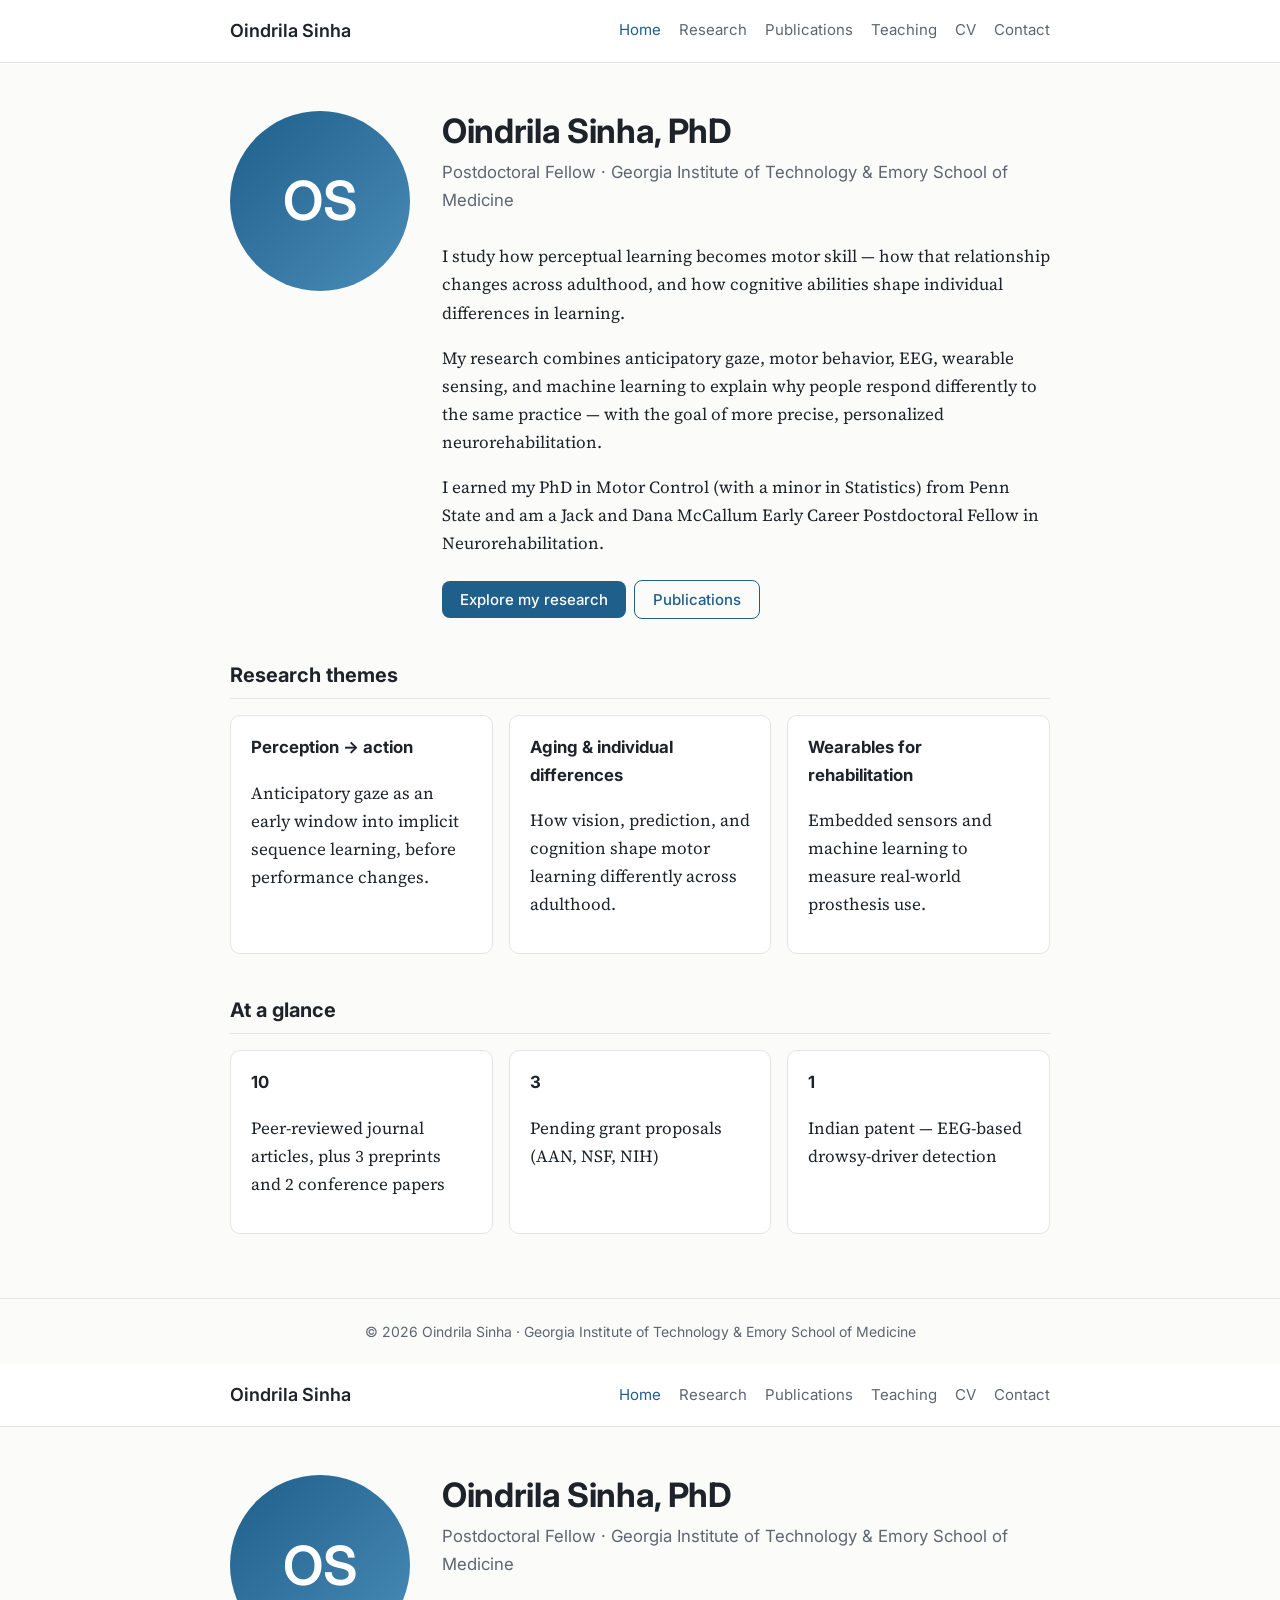
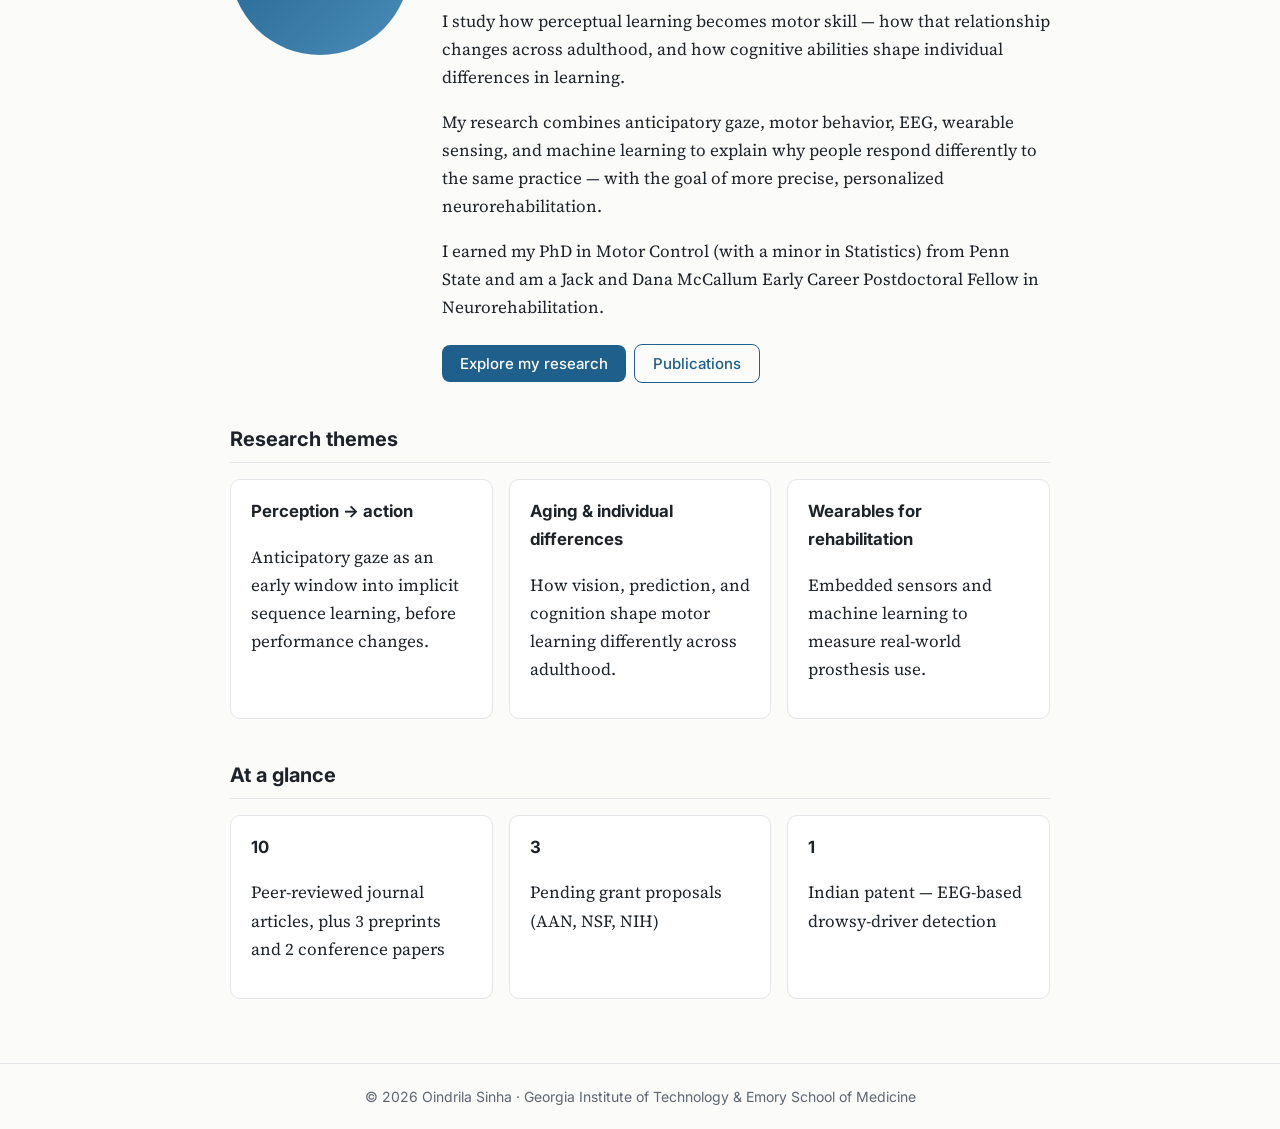
==== index.html @ 67e6fd72 "Create index.html" ====
<!doctype html><html lang="en"><head><meta charset="utf-8"><meta name="viewport" content="width=device-width,initial-scale=1">
<title>Home · Oindrila Sinha, PhD</title>
<meta name="description" content="Oindrila Sinha, PhD — postdoctoral fellow at Georgia Tech and Emory studying how perceptual learning becomes motor skill.">
<link rel="preconnect" href="https://fonts.googleapis.com"><link href="https://fonts.googleapis.com/css2?family=Inter:wght@400;500;600&family=Source+Serif+4:wght@400;600&display=swap" rel="stylesheet">
<link rel="stylesheet" href="style.css"></head><body>
<header><div class="wrap"><nav><a class="brand" href="index.html">Oindrila Sinha</a><ul><li><a href="index.html" class="active">Home</a></li><li><a href="research.html">Research</a></li><li><a href="publications.html">Publications</a></li><li><a href="teaching.html">Teaching</a></li><li><a href="cv.html">CV</a></li><li><a href="contact.html">Contact</a></li></ul></nav></div></header>
<main><div class="wrap"><section class="hero"><div class="avatar">OS</div><div>
<h1>Oindrila Sinha, PhD</h1>
<p class="sub">Postdoctoral Fellow · Georgia Institute of Technology &amp; Emory School of Medicine</p>
<p>I study how perceptual learning becomes motor skill — how that relationship changes across adulthood, and how cognitive abilities shape individual differences in learning.</p>
<p>My research combines anticipatory gaze, motor behavior, EEG, wearable sensing, and machine learning to explain why people respond differently to the same practice — with the goal of more precise, personalized neurorehabilitation.</p>
<p>I earned my PhD in Motor Control (with a minor in Statistics) from Penn State and am a Jack and Dana McCallum Early Career Postdoctoral Fellow in Neurorehabilitation.</p>
<a class="btn" href="research.html">Explore my research</a><a class="btn ghost" href="publications.html">Publications</a>
</div></section>
<h2>Research themes</h2>
<div class="cards">
<div class="card"><h3>Perception → action</h3><p>Anticipatory gaze as an early window into implicit sequence learning, before performance changes.</p></div>
<div class="card"><h3>Aging &amp; individual differences</h3><p>How vision, prediction, and cognition shape motor learning differently across adulthood.</p></div>
<div class="card"><h3>Wearables for rehabilitation</h3><p>Embedded sensors and machine learning to measure real-world prosthesis use.</p></div>
</div>
<h2>At a glance</h2>
<div class="cards">
<div class="card"><h3>10</h3><p>Peer-reviewed journal articles, plus 3 preprints and 2 conference papers</p></div>
<div class="card"><h3>3</h3><p>Pending grant proposals (AAN, NSF, NIH)</p></div>
<div class="card"><h3>1</h3><p>Indian patent — EEG-based drowsy-driver detection</p></div>
</div></div></main>
<footer><div class="wrap">© 2026 Oindrila Sinha · Georgia Institute of Technology &amp; Emory School of Medicine</div></footer>
</body></html>
<!doctype html><html lang="en"><head><meta charset="utf-8"><meta name="viewport" content="width=device-width,initial-scale=1">
<title>Home · Oindrila Sinha, PhD</title>
<meta name="description" content="Oindrila Sinha, PhD — postdoctoral fellow at Georgia Tech and Emory studying how perceptual learning becomes motor skill.">
<link rel="preconnect" href="https://fonts.googleapis.com"><link href="https://fonts.googleapis.com/css2?family=Inter:wght@400;500;600&family=Source+Serif+4:wght@400;600&display=swap" rel="stylesheet">
<link rel="stylesheet" href="style.css"></head><body>
<header><div class="wrap"><nav><a class="brand" href="index.html">Oindrila Sinha</a><ul><li><a href="index.html" class="active">Home</a></li><li><a href="research.html">Research</a></li><li><a href="publications.html">Publications</a></li><li><a href="teaching.html">Teaching</a></li><li><a href="cv.html">CV</a></li><li><a href="contact.html">Contact</a></li></ul></nav></div></header>
<main><div class="wrap"><section class="hero"><div class="avatar">OS</div><div>
<h1>Oindrila Sinha, PhD</h1>
<p class="sub">Postdoctoral Fellow · Georgia Institute of Technology &amp; Emory School of Medicine</p>
<p>I study how perceptual learning becomes motor skill — how that relationship changes across adulthood, and how cognitive abilities shape individual differences in learning.</p>
<p>My research combines anticipatory gaze, motor behavior, EEG, wearable sensing, and machine learning to explain why people respond differently to the same practice — with the goal of more precise, personalized neurorehabilitation.</p>
<p>I earned my PhD in Motor Control (with a minor in Statistics) from Penn State and am a Jack and Dana McCallum Early Career Postdoctoral Fellow in Neurorehabilitation.</p>
<a class="btn" href="research.html">Explore my research</a><a class="btn ghost" href="publications.html">Publications</a>
</div></section>
<h2>Research themes</h2>
<div class="cards">
<div class="card"><h3>Perception → action</h3><p>Anticipatory gaze as an early window into implicit sequence learning, before performance changes.</p></div>
<div class="card"><h3>Aging &amp; individual differences</h3><p>How vision, prediction, and cognition shape motor learning differently across adulthood.</p></div>
<div class="card"><h3>Wearables for rehabilitation</h3><p>Embedded sensors and machine learning to measure real-world prosthesis use.</p></div>
</div>
<h2>At a glance</h2>
<div class="cards">
<div class="card"><h3>10</h3><p>Peer-reviewed journal articles, plus 3 preprints and 2 conference papers</p></div>
<div class="card"><h3>3</h3><p>Pending grant proposals (AAN, NSF, NIH)</p></div>
<div class="card"><h3>1</h3><p>Indian patent — EEG-based drowsy-driver detection</p></div>
</div></div></main>
<footer><div class="wrap">© 2026 Oindrila Sinha · Georgia Institute of Technology &amp; Emory School of Medicine</div></footer>
</body></html>
---- style.css ----
:root{--bg:#fbfbfa;--fg:#1d2329;--muted:#5d6670;--line:#e3e5e8;--accent:#1f5f8b;--card:#fff}
@media (prefers-color-scheme:dark){:root{--bg:#121519;--fg:#e8eaed;--muted:#9aa3ad;--line:#2a2f36;--accent:#7fb6e0;--card:#181c21}}
*{box-sizing:border-box}
body{margin:0;background:var(--bg);color:var(--fg);font:17px/1.65 "Source Serif 4",Georgia,serif}
a{color:var(--accent);text-decoration:none}a:hover{text-decoration:underline}
header{border-bottom:1px solid var(--line);background:var(--card)}
.wrap{max-width:860px;margin:0 auto;padding:0 20px}
nav{display:flex;flex-wrap:wrap;align-items:center;justify-content:space-between;gap:12px;padding:16px 0;font-family:Inter,system-ui,sans-serif}
.brand{font-weight:600;color:var(--fg);font-size:18px}
nav ul{list-style:none;display:flex;flex-wrap:wrap;gap:18px;margin:0;padding:0;font-size:15px}
nav ul a{color:var(--muted)}nav ul a.active,nav ul a:hover{color:var(--accent);text-decoration:none}
main{padding:48px 0 64px}
h1{font-family:Inter,system-ui,sans-serif;font-size:2.1rem;line-height:1.2;margin:0 0 8px;letter-spacing:-.01em}
h2{font-family:Inter,system-ui,sans-serif;font-size:1.25rem;margin:40px 0 12px;padding-bottom:6px;border-bottom:1px solid var(--line)}
h3{font-family:Inter,system-ui,sans-serif;font-size:1.05rem;margin:24px 0 6px}
.sub{color:var(--muted);font-family:Inter,system-ui,sans-serif;font-size:1.05rem;margin:0 0 28px}
.hero{display:grid;grid-template-columns:180px 1fr;gap:32px;align-items:start}
.avatar{width:180px;height:180px;border-radius:50%;background:linear-gradient(135deg,#1f5f8b,#4a8db8);display:grid;place-items:center;color:#fff;font:600 54px Inter,system-ui,sans-serif;background-size:cover;background-position:center}
@media (max-width:640px){.hero{grid-template-columns:1fr}.avatar{width:120px;height:120px;font-size:38px}h1{font-size:1.7rem}}
.cards{display:grid;grid-template-columns:repeat(auto-fit,minmax(230px,1fr));gap:16px;margin-top:16px}
.card{background:var(--card);border:1px solid var(--line);border-radius:10px;padding:18px 20px}
.card h3{margin-top:0}
.tag{display:inline-block;font:500 12px Inter,system-ui,sans-serif;padding:2px 8px;border-radius:99px;background:color-mix(in srgb,var(--accent) 12%,transparent);color:var(--accent);margin:2px 4px 2px 0}
.pub{margin:0 0 18px;padding-left:14px;border-left:3px solid var(--line)}
.tl{list-style:none;padding:0;margin:0}.tl li{display:grid;grid-template-columns:110px 1fr;gap:16px;padding:10px 0;border-bottom:1px dashed var(--line)}
.tl .yr{color:var(--muted);font:500 14px Inter,system-ui,sans-serif;padding-top:3px}
@media (max-width:520px){.tl li{grid-template-columns:1fr;gap:2px}}
.btn{display:inline-block;padding:9px 18px;border-radius:8px;background:var(--accent);color:#fff;font:500 15px Inter,system-ui,sans-serif;margin:6px 8px 0 0}
.btn.ghost{background:transparent;color:var(--accent);border:1px solid var(--accent)}
.btn:hover{text-decoration:none;opacity:.9}
footer{border-top:1px solid var(--line);padding:24px 0;color:var(--muted);font:14px Inter,system-ui,sans-serif;text-align:center}
---- style.css ----
:root{--bg:#fbfbfa;--fg:#1d2329;--muted:#5d6670;--line:#e3e5e8;--accent:#1f5f8b;--card:#fff}
@media (prefers-color-scheme:dark){:root{--bg:#121519;--fg:#e8eaed;--muted:#9aa3ad;--line:#2a2f36;--accent:#7fb6e0;--card:#181c21}}
*{box-sizing:border-box}
body{margin:0;background:var(--bg);color:var(--fg);font:17px/1.65 "Source Serif 4",Georgia,serif}
a{color:var(--accent);text-decoration:none}a:hover{text-decoration:underline}
header{border-bottom:1px solid var(--line);background:var(--card)}
.wrap{max-width:860px;margin:0 auto;padding:0 20px}
nav{display:flex;flex-wrap:wrap;align-items:center;justify-content:space-between;gap:12px;padding:16px 0;font-family:Inter,system-ui,sans-serif}
.brand{font-weight:600;color:var(--fg);font-size:18px}
nav ul{list-style:none;display:flex;flex-wrap:wrap;gap:18px;margin:0;padding:0;font-size:15px}
nav ul a{color:var(--muted)}nav ul a.active,nav ul a:hover{color:var(--accent);text-decoration:none}
main{padding:48px 0 64px}
h1{font-family:Inter,system-ui,sans-serif;font-size:2.1rem;line-height:1.2;margin:0 0 8px;letter-spacing:-.01em}
h2{font-family:Inter,system-ui,sans-serif;font-size:1.25rem;margin:40px 0 12px;padding-bottom:6px;border-bottom:1px solid var(--line)}
h3{font-family:Inter,system-ui,sans-serif;font-size:1.05rem;margin:24px 0 6px}
.sub{color:var(--muted);font-family:Inter,system-ui,sans-serif;font-size:1.05rem;margin:0 0 28px}
.hero{display:grid;grid-template-columns:180px 1fr;gap:32px;align-items:start}
.avatar{width:180px;height:180px;border-radius:50%;background:linear-gradient(135deg,#1f5f8b,#4a8db8);display:grid;place-items:center;color:#fff;font:600 54px Inter,system-ui,sans-serif;background-size:cover;background-position:center}
@media (max-width:640px){.hero{grid-template-columns:1fr}.avatar{width:120px;height:120px;font-size:38px}h1{font-size:1.7rem}}
.cards{display:grid;grid-template-columns:repeat(auto-fit,minmax(230px,1fr));gap:16px;margin-top:16px}
.card{background:var(--card);border:1px solid var(--line);border-radius:10px;padding:18px 20px}
.card h3{margin-top:0}
.tag{display:inline-block;font:500 12px Inter,system-ui,sans-serif;padding:2px 8px;border-radius:99px;background:color-mix(in srgb,var(--accent) 12%,transparent);color:var(--accent);margin:2px 4px 2px 0}
.pub{margin:0 0 18px;padding-left:14px;border-left:3px solid var(--line)}
.tl{list-style:none;padding:0;margin:0}.tl li{display:grid;grid-template-columns:110px 1fr;gap:16px;padding:10px 0;border-bottom:1px dashed var(--line)}
.tl .yr{color:var(--muted);font:500 14px Inter,system-ui,sans-serif;padding-top:3px}
@media (max-width:520px){.tl li{grid-template-columns:1fr;gap:2px}}
.btn{display:inline-block;padding:9px 18px;border-radius:8px;background:var(--accent);color:#fff;font:500 15px Inter,system-ui,sans-serif;margin:6px 8px 0 0}
.btn.ghost{background:transparent;color:var(--accent);border:1px solid var(--accent)}
.btn:hover{text-decoration:none;opacity:.9}
footer{border-top:1px solid var(--line);padding:24px 0;color:var(--muted);font:14px Inter,system-ui,sans-serif;text-align:center}
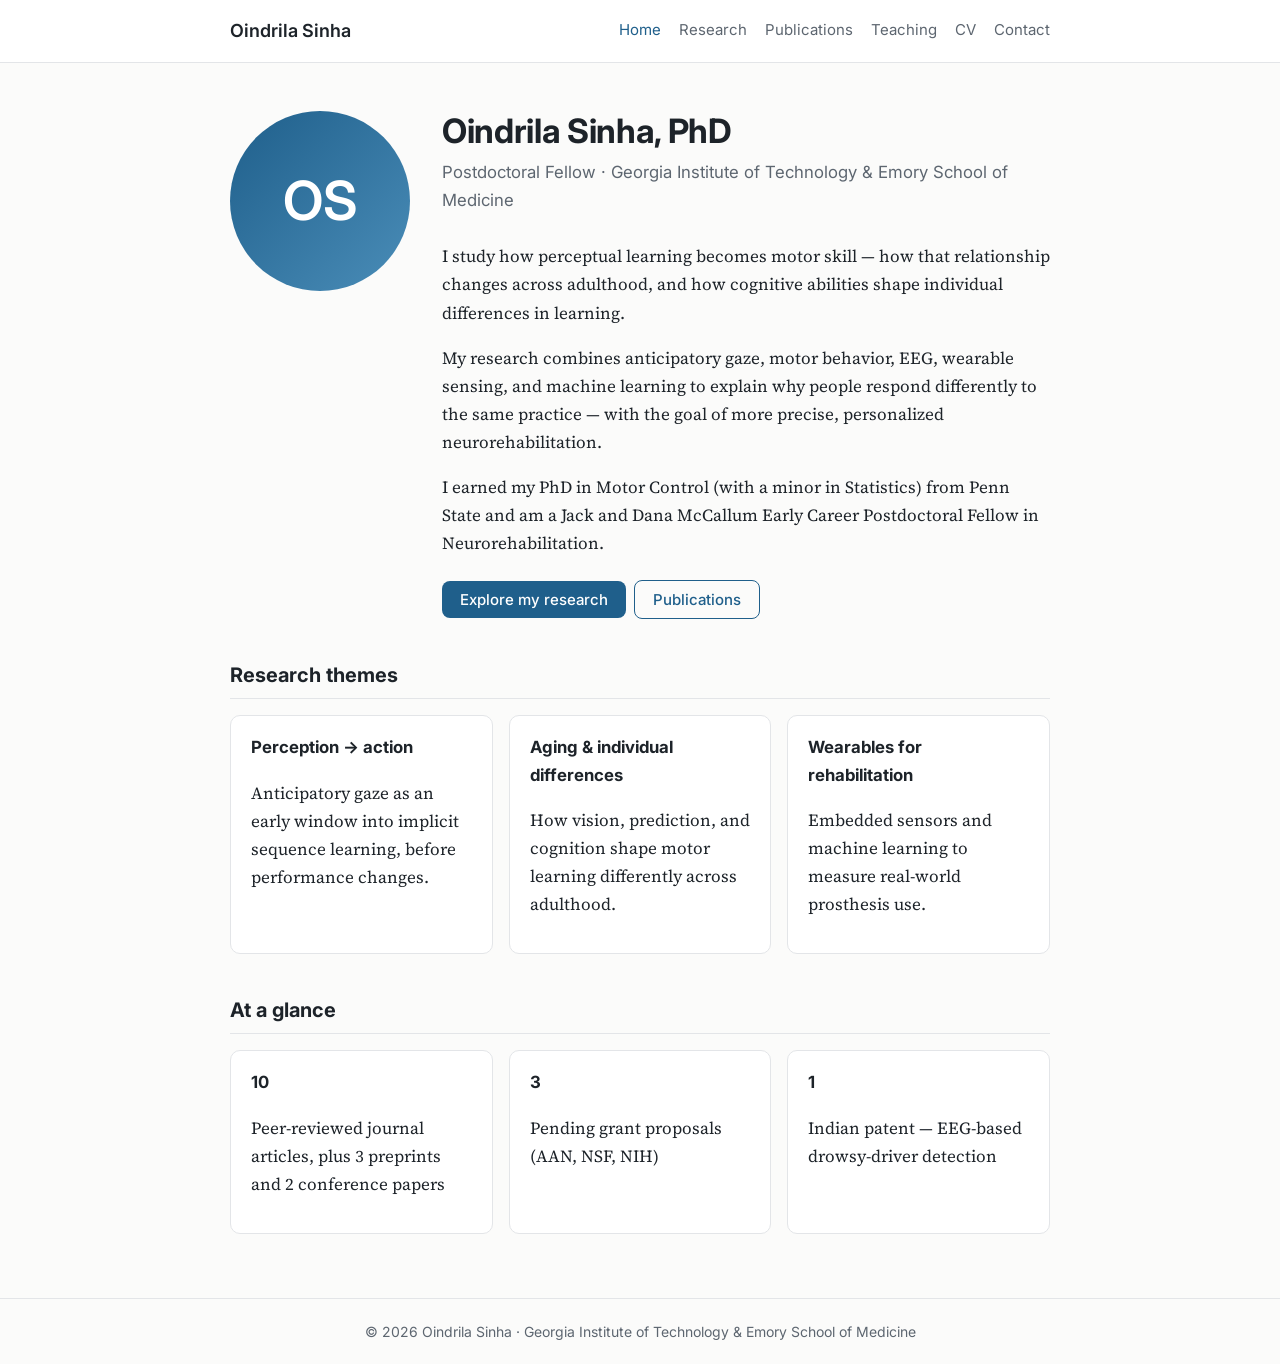
==== commit 2f48dc2b: "Update index.html" ====
--- a/index.html
+++ b/index.html
@@ -26,31 +26,3 @@
 </div></div></main>
 <footer><div class="wrap">© 2026 Oindrila Sinha · Georgia Institute of Technology &amp; Emory School of Medicine</div></footer>
 </body></html>
-<!doctype html><html lang="en"><head><meta charset="utf-8"><meta name="viewport" content="width=device-width,initial-scale=1">
-<title>Home · Oindrila Sinha, PhD</title>
-<meta name="description" content="Oindrila Sinha, PhD — postdoctoral fellow at Georgia Tech and Emory studying how perceptual learning becomes motor skill.">
-<link rel="preconnect" href="https://fonts.googleapis.com"><link href="https://fonts.googleapis.com/css2?family=Inter:wght@400;500;600&family=Source+Serif+4:wght@400;600&display=swap" rel="stylesheet">
-<link rel="stylesheet" href="style.css"></head><body>
-<header><div class="wrap"><nav><a class="brand" href="index.html">Oindrila Sinha</a><ul><li><a href="index.html" class="active">Home</a></li><li><a href="research.html">Research</a></li><li><a href="publications.html">Publications</a></li><li><a href="teaching.html">Teaching</a></li><li><a href="cv.html">CV</a></li><li><a href="contact.html">Contact</a></li></ul></nav></div></header>
-<main><div class="wrap"><section class="hero"><div class="avatar">OS</div><div>
-<h1>Oindrila Sinha, PhD</h1>
-<p class="sub">Postdoctoral Fellow · Georgia Institute of Technology &amp; Emory School of Medicine</p>
-<p>I study how perceptual learning becomes motor skill — how that relationship changes across adulthood, and how cognitive abilities shape individual differences in learning.</p>
-<p>My research combines anticipatory gaze, motor behavior, EEG, wearable sensing, and machine learning to explain why people respond differently to the same practice — with the goal of more precise, personalized neurorehabilitation.</p>
-<p>I earned my PhD in Motor Control (with a minor in Statistics) from Penn State and am a Jack and Dana McCallum Early Career Postdoctoral Fellow in Neurorehabilitation.</p>
-<a class="btn" href="research.html">Explore my research</a><a class="btn ghost" href="publications.html">Publications</a>
-</div></section>
-<h2>Research themes</h2>
-<div class="cards">
-<div class="card"><h3>Perception → action</h3><p>Anticipatory gaze as an early window into implicit sequence learning, before performance changes.</p></div>
-<div class="card"><h3>Aging &amp; individual differences</h3><p>How vision, prediction, and cognition shape motor learning differently across adulthood.</p></div>
-<div class="card"><h3>Wearables for rehabilitation</h3><p>Embedded sensors and machine learning to measure real-world prosthesis use.</p></div>
-</div>
-<h2>At a glance</h2>
-<div class="cards">
-<div class="card"><h3>10</h3><p>Peer-reviewed journal articles, plus 3 preprints and 2 conference papers</p></div>
-<div class="card"><h3>3</h3><p>Pending grant proposals (AAN, NSF, NIH)</p></div>
-<div class="card"><h3>1</h3><p>Indian patent — EEG-based drowsy-driver detection</p></div>
-</div></div></main>
-<footer><div class="wrap">© 2026 Oindrila Sinha · Georgia Institute of Technology &amp; Emory School of Medicine</div></footer>
-</body></html>
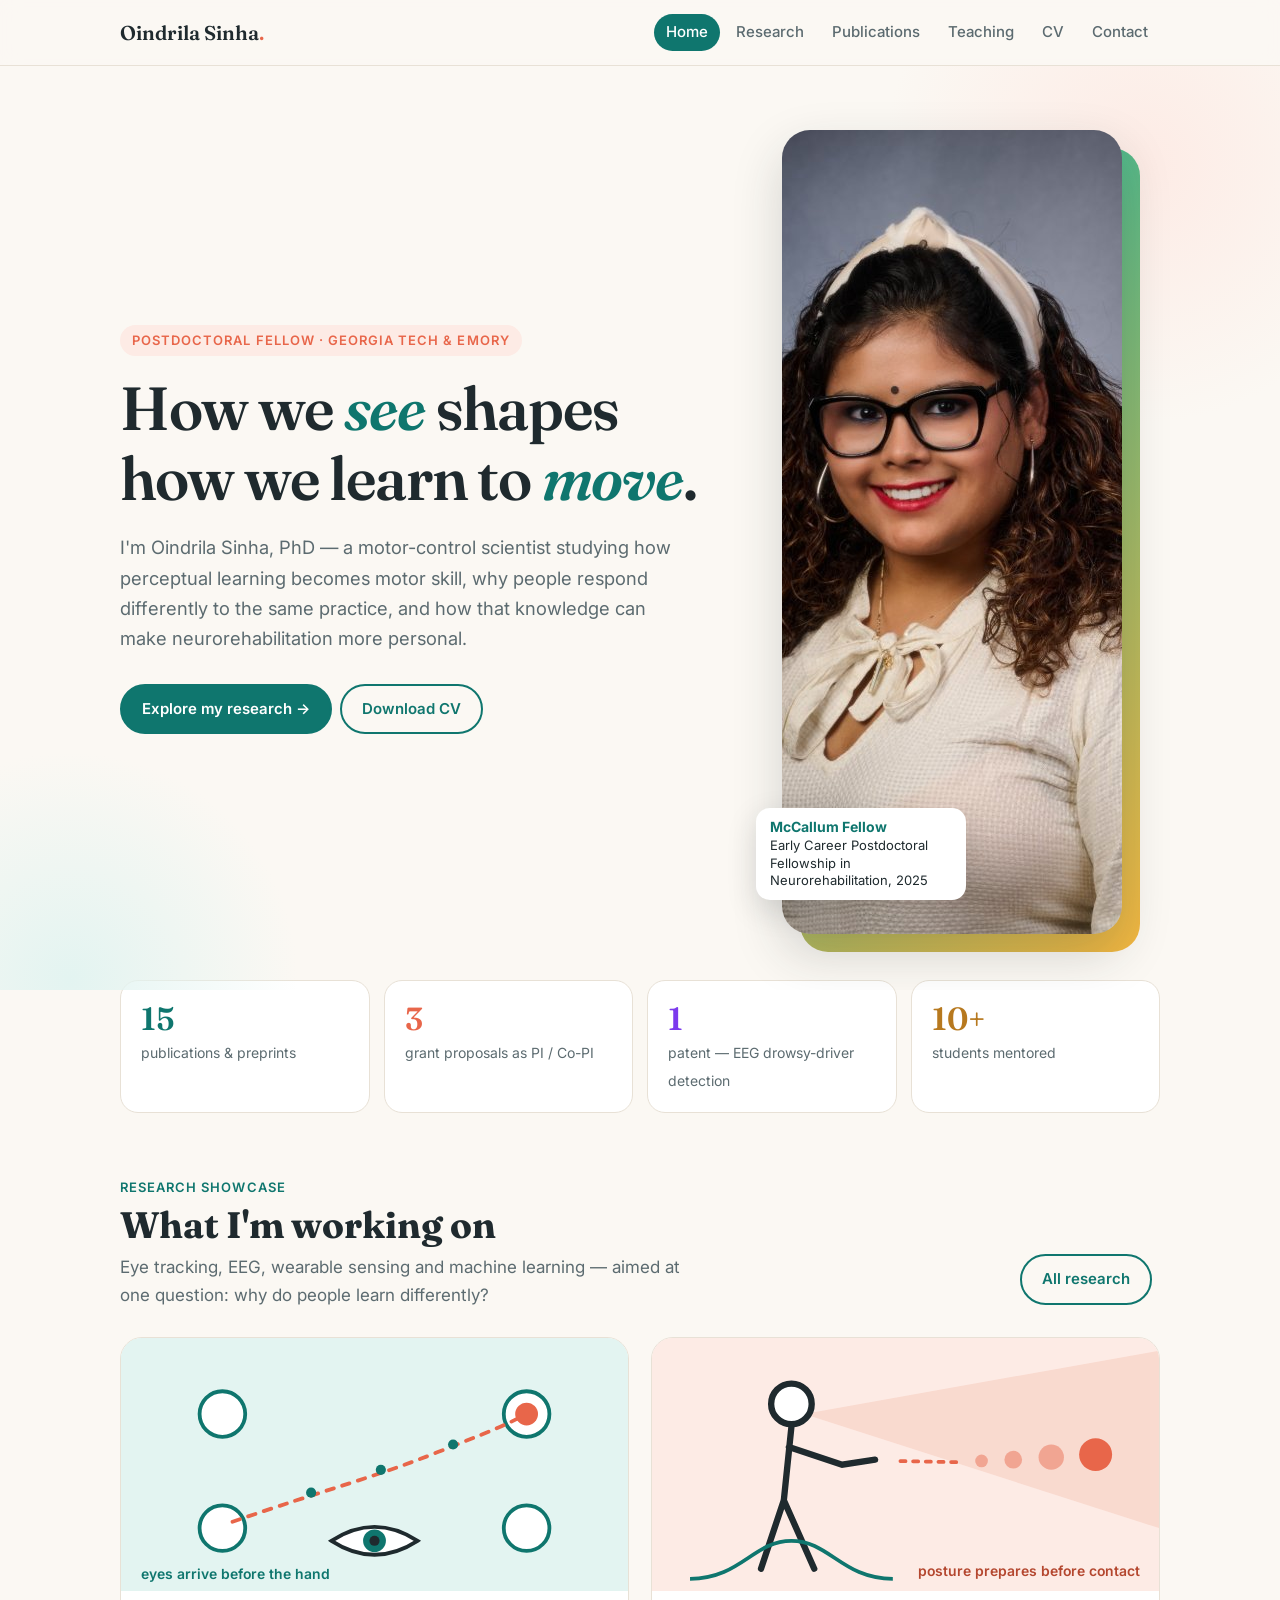
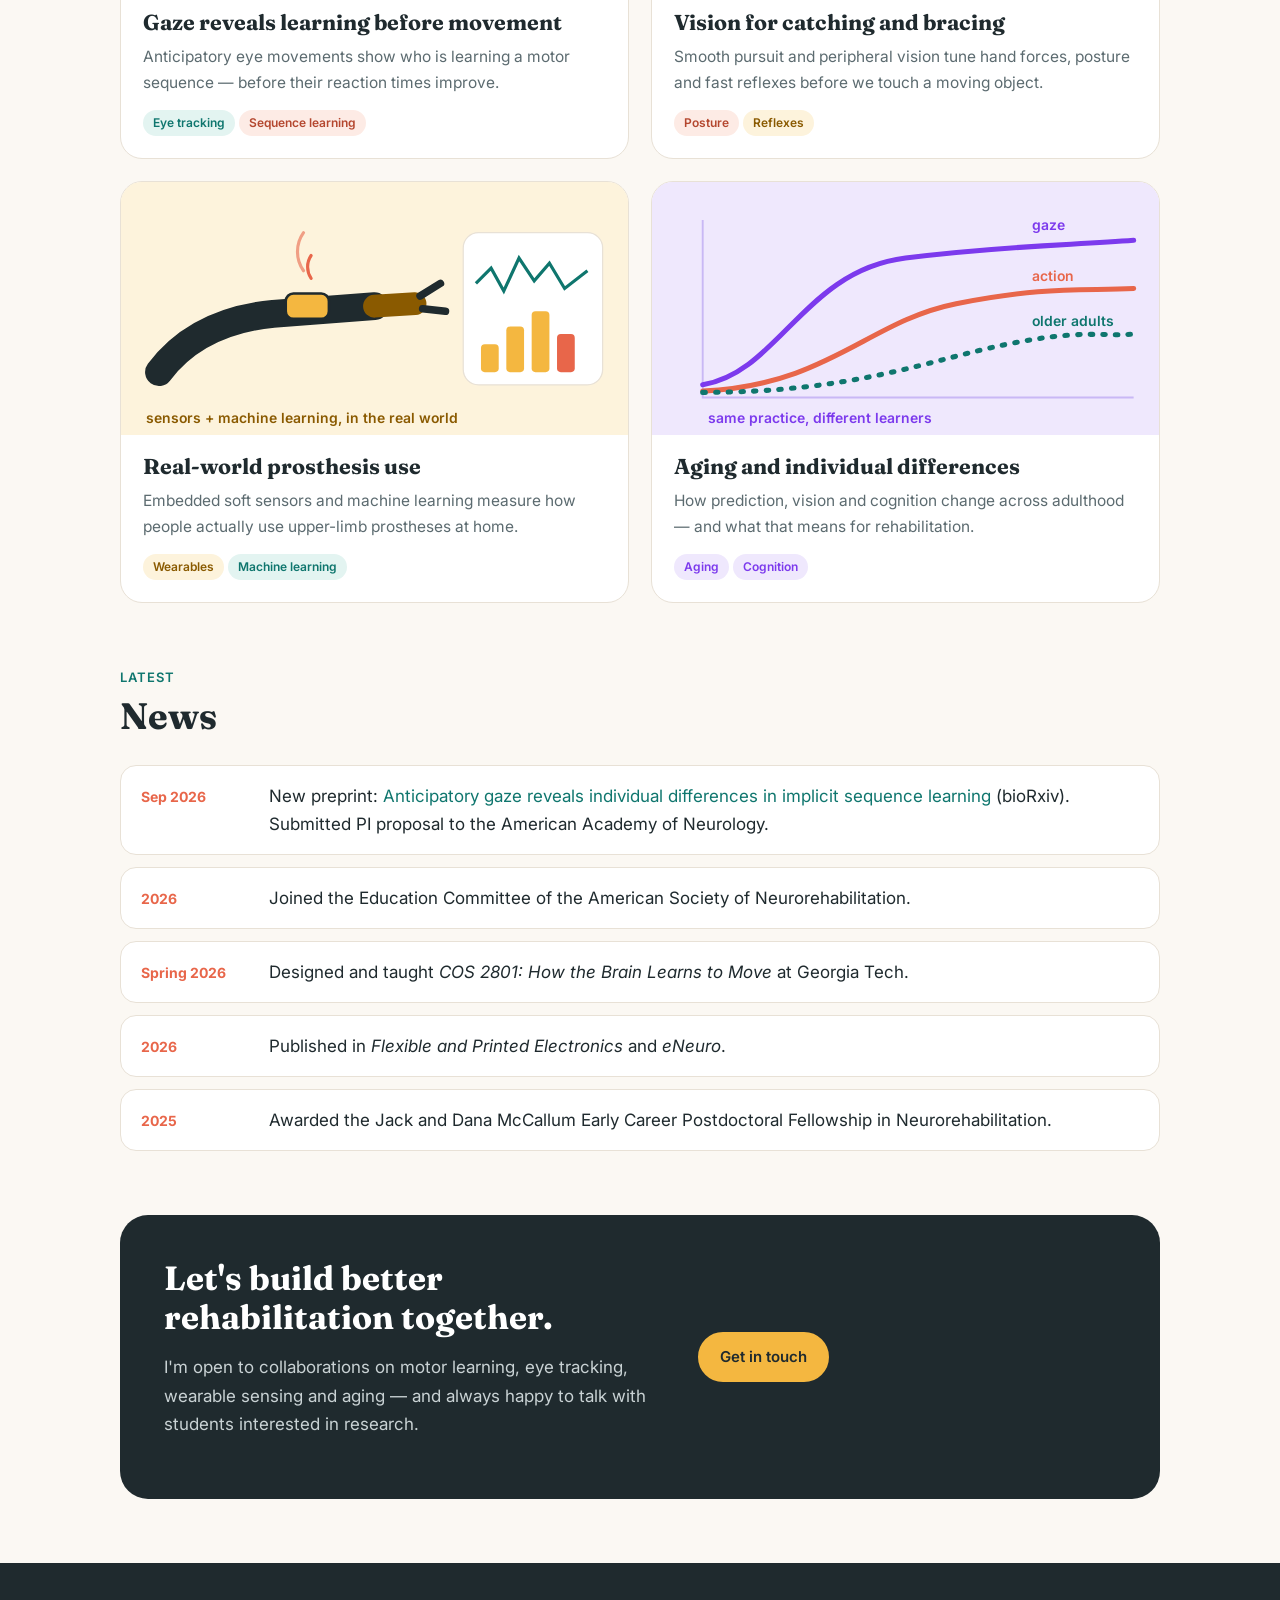
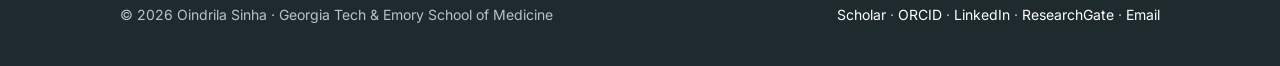
==== commit a3879fed: "Add files via upload" ====
--- a/index.html
+++ b/index.html
@@ -1,28 +1,64 @@
 <!doctype html><html lang="en"><head><meta charset="utf-8"><meta name="viewport" content="width=device-width,initial-scale=1">
 <title>Home · Oindrila Sinha, PhD</title>
 <meta name="description" content="Oindrila Sinha, PhD — postdoctoral fellow at Georgia Tech and Emory studying how perceptual learning becomes motor skill.">
-<link rel="preconnect" href="https://fonts.googleapis.com"><link href="https://fonts.googleapis.com/css2?family=Inter:wght@400;500;600&family=Source+Serif+4:wght@400;600&display=swap" rel="stylesheet">
+<meta property="og:title" content="Oindrila Sinha, PhD"><meta property="og:image" content="oindrila-sinha.jpg">
+<link rel="preconnect" href="https://fonts.googleapis.com"><link href="https://fonts.googleapis.com/css2?family=Fraunces:ital,opsz,wght@0,9..144,500;0,9..144,600;1,9..144,500&family=Inter:wght@400;500;600;700&display=swap" rel="stylesheet">
 <link rel="stylesheet" href="style.css"></head><body>
-<header><div class="wrap"><nav><a class="brand" href="index.html">Oindrila Sinha</a><ul><li><a href="index.html" class="active">Home</a></li><li><a href="research.html">Research</a></li><li><a href="publications.html">Publications</a></li><li><a href="teaching.html">Teaching</a></li><li><a href="cv.html">CV</a></li><li><a href="contact.html">Contact</a></li></ul></nav></div></header>
-<main><div class="wrap"><section class="hero"><div class="avatar">OS</div><div>
-<h1>Oindrila Sinha, PhD</h1>
-<p class="sub">Postdoctoral Fellow · Georgia Institute of Technology &amp; Emory School of Medicine</p>
-<p>I study how perceptual learning becomes motor skill — how that relationship changes across adulthood, and how cognitive abilities shape individual differences in learning.</p>
-<p>My research combines anticipatory gaze, motor behavior, EEG, wearable sensing, and machine learning to explain why people respond differently to the same practice — with the goal of more precise, personalized neurorehabilitation.</p>
-<p>I earned my PhD in Motor Control (with a minor in Statistics) from Penn State and am a Jack and Dana McCallum Early Career Postdoctoral Fellow in Neurorehabilitation.</p>
-<a class="btn" href="research.html">Explore my research</a><a class="btn ghost" href="publications.html">Publications</a>
-</div></section>
-<h2>Research themes</h2>
-<div class="cards">
-<div class="card"><h3>Perception → action</h3><p>Anticipatory gaze as an early window into implicit sequence learning, before performance changes.</p></div>
-<div class="card"><h3>Aging &amp; individual differences</h3><p>How vision, prediction, and cognition shape motor learning differently across adulthood.</p></div>
-<div class="card"><h3>Wearables for rehabilitation</h3><p>Embedded sensors and machine learning to measure real-world prosthesis use.</p></div>
-</div>
-<h2>At a glance</h2>
-<div class="cards">
-<div class="card"><h3>10</h3><p>Peer-reviewed journal articles, plus 3 preprints and 2 conference papers</p></div>
-<div class="card"><h3>3</h3><p>Pending grant proposals (AAN, NSF, NIH)</p></div>
-<div class="card"><h3>1</h3><p>Indian patent — EEG-based drowsy-driver detection</p></div>
-</div></div></main>
-<footer><div class="wrap">© 2026 Oindrila Sinha · Georgia Institute of Technology &amp; Emory School of Medicine</div></footer>
+<header><div class="wrap"><nav><a class="brand" href="index.html">Oindrila Sinha<span>.</span></a><ul><li><a href="index.html" class="active">Home</a></li><li><a href="research.html">Research</a></li><li><a href="publications.html">Publications</a></li><li><a href="teaching.html">Teaching</a></li><li><a href="cv.html">CV</a></li><li><a href="contact.html">Contact</a></li></ul></nav></div></header>
+<section class="hero"><div class="wrap"><div>
+<span class="eyebrow">Postdoctoral Fellow · Georgia Tech &amp; Emory</span>
+<h1>How we <em>see</em> shapes how we learn to <em>move</em>.</h1>
+<p class="lead">I'm Oindrila Sinha, PhD — a motor-control scientist studying how perceptual learning becomes motor skill, why people respond differently to the same practice, and how that knowledge can make neurorehabilitation more personal.</p>
+<a class="btn" href="research.html">Explore my research →</a><a class="btn ghost" href="Oindrila-Sinha-CV.pdf" target="_blank" rel="noopener">Download CV</a>
+</div><div class="portrait"><img src="oindrila-sinha.jpg" alt="Portrait of Oindrila Sinha" width="640" height="804"><div class="badge"><b>McCallum Fellow</b>Early Career Postdoctoral Fellowship in Neurorehabilitation, 2025</div></div></div></section>
+<div class="wrap"><div class="stats">
+<div class="stat"><b>15</b><span>publications &amp; preprints</span></div>
+<div class="stat"><b>3</b><span>grant proposals as PI / Co-PI</span></div>
+<div class="stat"><b>1</b><span>patent — EEG drowsy-driver detection</span></div>
+<div class="stat"><b>10+</b><span>students mentored</span></div></div></div>
+<section class="block"><div class="wrap">
+<div class="sec-head"><div><div class="kicker">Research showcase</div><h2>What I'm working on</h2><p>Eye tracking, EEG, wearable sensing and machine learning — aimed at one question: why do people learn differently?</p></div><a class="btn ghost" href="research.html">All research</a></div>
+<div class="show">
+<a class="proj" href="research.html" style="color:inherit;text-decoration:none"><div class="art"><svg viewBox="0 0 400 200" preserveAspectRatio="xMidYMid meet" style="background:#e3f4f1" role="img" aria-label="Illustration of anticipatory eye movements between targets"><rect width="400" height="200" fill="#e3f4f1"/>
+<g fill="#fff" stroke="#0f766e" stroke-width="3"><circle cx="80" cy="60" r="18"/><circle cx="320" cy="60" r="18"/><circle cx="80" cy="150" r="18"/><circle cx="320" cy="150" r="18"/></g>
+<circle cx="320" cy="60" r="9" fill="#e8664a"/>
+<path d="M88 145 C 160 120, 200 110, 250 90 S 300 70 312 64" fill="none" stroke="#e8664a" stroke-width="3" stroke-dasharray="6 7" stroke-linecap="round"/>
+<g fill="#0f766e"><circle cx="150" cy="122" r="4"/><circle cx="205" cy="104" r="4"/><circle cx="262" cy="84" r="4"/></g>
+<g transform="translate(200 160)"><path d="M-34 0 Q0 -22 34 0 Q0 22 -34 0Z" fill="#fff" stroke="#1f2a2e" stroke-width="3"/><circle r="9" fill="#0f766e"/><circle r="4" fill="#1f2a2e"/></g>
+<text x="16" y="190" font-family="Inter,sans-serif" font-size="11" fill="#0f766e" font-weight="600">eyes arrive before the hand</text></svg></div><div class="body"><h3>Gaze reveals learning before movement</h3><p>Anticipatory eye movements show who is learning a motor sequence — before their reaction times improve.</p><span class="tag ">Eye tracking</span><span class="tag t-coral">Sequence learning</span></div></a>
+<a class="proj" href="research.html" style="color:inherit;text-decoration:none"><div class="art"><svg viewBox="0 0 400 200" preserveAspectRatio="xMidYMid meet" style="background:#fdebe5" role="img" aria-label="Illustration of a person bracing for a moving object"><rect width="400" height="200" fill="#fdebe5"/>
+<path d="M120 60 L400 10 L400 150 Z" fill="#f8d3c6" opacity=".7"/>
+<g stroke="#1f2a2e" stroke-width="5" stroke-linecap="round" fill="none"><circle cx="110" cy="52" r="16" fill="#fff"/><path d="M110 70 L104 128 L86 182 M104 128 L128 182 M108 86 L150 100 L176 96"/></g>
+<g fill="#e8664a"><circle cx="350" cy="92" r="13"/></g><g fill="#e8664a" opacity=".45"><circle cx="315" cy="94" r="10"/><circle cx="285" cy="96" r="7"/><circle cx="260" cy="97" r="5"/></g>
+<path d="M240 98 L192 97" stroke="#e8664a" stroke-width="3" stroke-dasharray="4 6" stroke-linecap="round"/>
+<path d="M30 190 C 70 190 80 160 110 160 S 150 190 190 190" fill="none" stroke="#0f766e" stroke-width="3"/>
+<text x="210" y="188" font-family="Inter,sans-serif" font-size="11" fill="#b4472f" font-weight="600">posture prepares before contact</text></svg></div><div class="body"><h3>Vision for catching and bracing</h3><p>Smooth pursuit and peripheral vision tune hand forces, posture and fast reflexes before we touch a moving object.</p><span class="tag t-coral">Posture</span><span class="tag t-sun">Reflexes</span></div></a>
+<a class="proj" href="research.html" style="color:inherit;text-decoration:none"><div class="art"><svg viewBox="0 0 400 200" preserveAspectRatio="xMidYMid meet" style="background:#fdf3dc" role="img" aria-label="Illustration of a wearable sensor on a prosthetic arm streaming data"><rect width="400" height="200" fill="#fdf3dc"/>
+<path d="M30 150 Q60 110 120 104 L200 98" stroke="#1f2a2e" stroke-width="22" stroke-linecap="round" fill="none"/>
+<path d="M200 98 L232 96" stroke="#8a5a00" stroke-width="18" stroke-linecap="round"/>
+<g stroke="#1f2a2e" stroke-width="6" stroke-linecap="round"><path d="M236 90 L252 80"/><path d="M238 100 L256 102"/></g>
+<rect x="130" y="88" width="34" height="20" rx="6" fill="#f4b740" stroke="#1f2a2e" stroke-width="2"/>
+<g fill="none" stroke="#e8664a" stroke-width="2.5" stroke-linecap="round"><path d="M150 76 a16 16 0 0 1 0 -18"/><path d="M144 70 a26 26 0 0 1 0 -30" opacity=".6"/></g>
+<g transform="translate(270 40)"><rect width="110" height="120" rx="12" fill="#fff" stroke="#e8e1d6"/>
+<polyline points="10,40 22,28 32,46 44,20 56,38 68,24 80,44 98,30" fill="none" stroke="#0f766e" stroke-width="2.5"/>
+<g fill="#f4b740"><rect x="14" y="88" width="14" height="22" rx="3"/><rect x="34" y="74" width="14" height="36" rx="3"/><rect x="54" y="62" width="14" height="48" rx="3"/></g><rect x="74" y="80" width="14" height="30" rx="3" fill="#e8664a"/></g>
+<text x="20" y="190" font-family="Inter,sans-serif" font-size="11" fill="#8a5a00" font-weight="600">sensors + machine learning, in the real world</text></svg></div><div class="body"><h3>Real-world prosthesis use</h3><p>Embedded soft sensors and machine learning measure how people actually use upper-limb prostheses at home.</p><span class="tag t-sun">Wearables</span><span class="tag ">Machine learning</span></div></a>
+<a class="proj" href="research.html" style="color:inherit;text-decoration:none"><div class="art"><svg viewBox="0 0 400 200" preserveAspectRatio="xMidYMid meet" style="background:#efe8fd" role="img" aria-label="Illustration of learning curves differing across individuals"><rect width="400" height="200" fill="#efe8fd"/>
+<path d="M40 30 V170 H380" fill="none" stroke="#c9b8f5" stroke-width="1.5"/>
+<path d="M40 160 C 100 150 120 70 200 60 S 330 50 380 46" fill="none" stroke="#7c3aed" stroke-width="4" stroke-linecap="round"/>
+<path d="M40 165 C 140 160 170 110 240 96 S 340 86 380 84" fill="none" stroke="#e8664a" stroke-width="4" stroke-linecap="round"/>
+<path d="M40 166 C 160 166 220 140 280 128 S 350 122 380 120" fill="none" stroke="#0f766e" stroke-width="4" stroke-linecap="round" stroke-dasharray="2 8"/>
+<g font-family="Inter,sans-serif" font-size="11" font-weight="600"><text x="300" y="38" fill="#7c3aed">gaze</text><text x="300" y="78" fill="#e8664a">action</text><text x="300" y="114" fill="#0f766e">older adults</text></g>
+<text x="44" y="190" font-family="Inter,sans-serif" font-size="11" fill="#7c3aed" font-weight="600">same practice, different learners</text></svg></div><div class="body"><h3>Aging and individual differences</h3><p>How prediction, vision and cognition change across adulthood — and what that means for rehabilitation.</p><span class="tag t-plum">Aging</span><span class="tag t-plum">Cognition</span></div></a>
+</div></div></section>
+<section class="block" style="padding-top:0"><div class="wrap"><div class="sec-head"><div><div class="kicker">Latest</div><h2>News</h2></div></div>
+<ul class="news">
+<li><span class="when">Sep 2026</span><span>New preprint: <a href="https://doi.org/10.64898/2026.09.09.750154">Anticipatory gaze reveals individual differences in implicit sequence learning</a> (bioRxiv). Submitted PI proposal to the American Academy of Neurology.</span></li>
+<li><span class="when">2026</span><span>Joined the Education Committee of the American Society of Neurorehabilitation.</span></li>
+<li><span class="when">Spring 2026</span><span>Designed and taught <em>COS 2801: How the Brain Learns to Move</em> at Georgia Tech.</span></li>
+<li><span class="when">2026</span><span>Published in <em>Flexible and Printed Electronics</em> and <em>eNeuro</em>.</span></li>
+<li><span class="when">2025</span><span>Awarded the Jack and Dana McCallum Early Career Postdoctoral Fellowship in Neurorehabilitation.</span></li>
+</ul></div></section>
+<section class="block" style="padding-top:0"><div class="wrap"><div class="band"><div><h2>Let's build better rehabilitation together.</h2><p>I'm open to collaborations on motor learning, eye tracking, wearable sensing and aging — and always happy to talk with students interested in research.</p></div><div><a class="btn" href="contact.html">Get in touch</a></div></div></div></section>
+<footer><div class="wrap"><div>© 2026 Oindrila Sinha · Georgia Tech &amp; Emory School of Medicine</div><div><a href="https://scholar.google.com/citations?user=RunZZMYAAAAJ&amp;hl=en">Scholar</a> · <a href="https://orcid.org/0000-0001-8608-3342">ORCID</a> · <a href="https://www.linkedin.com/in/oindrila-sinha-850413182">LinkedIn</a> · <a href="https://www.researchgate.net/profile/Oindrila-Sinha">ResearchGate</a> · <a href="mailto:osinha8@gatech.edu">Email</a></div></div></footer>
 </body></html>
--- a/style.css
+++ b/style.css
@@ -1,31 +1,100 @@
-:root{--bg:#fbfbfa;--fg:#1d2329;--muted:#5d6670;--line:#e3e5e8;--accent:#1f5f8b;--card:#fff}
-@media (prefers-color-scheme:dark){:root{--bg:#121519;--fg:#e8eaed;--muted:#9aa3ad;--line:#2a2f36;--accent:#7fb6e0;--card:#181c21}}
+:root{--bg:#fbf8f3;--paper:#fff;--ink:#1f2a2e;--muted:#5c6b70;--line:#e8e1d6;--teal:#0f766e;--teal-2:#14b8a6;--coral:#e8664a;--sun:#f4b740;--plum:#7c3aed;--soft-teal:#e3f4f1;--soft-coral:#fdebe5;--soft-sun:#fdf3dc;--soft-plum:#efe8fd;color-scheme:light}
 *{box-sizing:border-box}
-body{margin:0;background:var(--bg);color:var(--fg);font:17px/1.65 "Source Serif 4",Georgia,serif}
-a{color:var(--accent);text-decoration:none}a:hover{text-decoration:underline}
-header{border-bottom:1px solid var(--line);background:var(--card)}
-.wrap{max-width:860px;margin:0 auto;padding:0 20px}
-nav{display:flex;flex-wrap:wrap;align-items:center;justify-content:space-between;gap:12px;padding:16px 0;font-family:Inter,system-ui,sans-serif}
-.brand{font-weight:600;color:var(--fg);font-size:18px}
-nav ul{list-style:none;display:flex;flex-wrap:wrap;gap:18px;margin:0;padding:0;font-size:15px}
-nav ul a{color:var(--muted)}nav ul a.active,nav ul a:hover{color:var(--accent);text-decoration:none}
-main{padding:48px 0 64px}
-h1{font-family:Inter,system-ui,sans-serif;font-size:2.1rem;line-height:1.2;margin:0 0 8px;letter-spacing:-.01em}
-h2{font-family:Inter,system-ui,sans-serif;font-size:1.25rem;margin:40px 0 12px;padding-bottom:6px;border-bottom:1px solid var(--line)}
-h3{font-family:Inter,system-ui,sans-serif;font-size:1.05rem;margin:24px 0 6px}
-.sub{color:var(--muted);font-family:Inter,system-ui,sans-serif;font-size:1.05rem;margin:0 0 28px}
-.hero{display:grid;grid-template-columns:180px 1fr;gap:32px;align-items:start}
-.avatar{width:180px;height:180px;border-radius:50%;background:linear-gradient(135deg,#1f5f8b,#4a8db8);display:grid;place-items:center;color:#fff;font:600 54px Inter,system-ui,sans-serif;background-size:cover;background-position:center}
-@media (max-width:640px){.hero{grid-template-columns:1fr}.avatar{width:120px;height:120px;font-size:38px}h1{font-size:1.7rem}}
-.cards{display:grid;grid-template-columns:repeat(auto-fit,minmax(230px,1fr));gap:16px;margin-top:16px}
-.card{background:var(--card);border:1px solid var(--line);border-radius:10px;padding:18px 20px}
-.card h3{margin-top:0}
-.tag{display:inline-block;font:500 12px Inter,system-ui,sans-serif;padding:2px 8px;border-radius:99px;background:color-mix(in srgb,var(--accent) 12%,transparent);color:var(--accent);margin:2px 4px 2px 0}
-.pub{margin:0 0 18px;padding-left:14px;border-left:3px solid var(--line)}
-.tl{list-style:none;padding:0;margin:0}.tl li{display:grid;grid-template-columns:110px 1fr;gap:16px;padding:10px 0;border-bottom:1px dashed var(--line)}
-.tl .yr{color:var(--muted);font:500 14px Inter,system-ui,sans-serif;padding-top:3px}
-@media (max-width:520px){.tl li{grid-template-columns:1fr;gap:2px}}
-.btn{display:inline-block;padding:9px 18px;border-radius:8px;background:var(--accent);color:#fff;font:500 15px Inter,system-ui,sans-serif;margin:6px 8px 0 0}
-.btn.ghost{background:transparent;color:var(--accent);border:1px solid var(--accent)}
-.btn:hover{text-decoration:none;opacity:.9}
-footer{border-top:1px solid var(--line);padding:24px 0;color:var(--muted);font:14px Inter,system-ui,sans-serif;text-align:center}
+html{scroll-behavior:smooth}
+body{margin:0;background:var(--bg);color:var(--ink);font:17px/1.65 Inter,system-ui,-apple-system,sans-serif}
+img{max-width:100%}
+a{color:var(--teal);text-decoration:none}a:hover{text-decoration:underline}
+h1,h2,h3{font-family:Fraunces,Georgia,serif;line-height:1.15;margin:0}
+.wrap{max-width:1080px;margin:0 auto;padding:0 20px}
+/* nav */
+header{position:sticky;top:0;z-index:10;background:rgba(251,248,243,.88);backdrop-filter:blur(10px);border-bottom:1px solid var(--line)}
+nav{display:flex;flex-wrap:wrap;align-items:center;justify-content:space-between;gap:10px;padding:14px 0}
+.brand{font:600 20px Fraunces,Georgia,serif;color:var(--ink)}.brand span{color:var(--coral)}
+nav ul{list-style:none;display:flex;flex-wrap:wrap;gap:4px;margin:0;padding:0}
+nav ul a{display:block;padding:6px 12px;border-radius:99px;color:var(--muted);font-size:15px;font-weight:500}
+nav ul a:hover{background:var(--soft-teal);color:var(--teal);text-decoration:none}
+nav ul a.active{background:var(--teal);color:#fff}
+/* hero */
+.hero{position:relative;overflow:hidden;padding:64px 0 56px}
+.hero::before{content:"";position:absolute;width:520px;height:520px;right:-120px;top:-160px;border-radius:50%;background:radial-gradient(circle,var(--soft-coral),transparent 70%)}
+.hero::after{content:"";position:absolute;width:460px;height:460px;left:-160px;bottom:-220px;border-radius:50%;background:radial-gradient(circle,var(--soft-teal),transparent 70%)}
+.hero .wrap{position:relative;z-index:1;display:grid;grid-template-columns:1.25fr .9fr;gap:48px;align-items:center}
+.eyebrow{display:inline-block;font-size:13px;font-weight:600;letter-spacing:.08em;text-transform:uppercase;color:var(--coral);background:var(--soft-coral);padding:5px 12px;border-radius:99px;margin-bottom:18px}
+.hero h1{font-size:clamp(2.4rem,5.5vw,3.8rem);font-weight:600;letter-spacing:-.02em}
+.hero h1 em{font-style:italic;color:var(--teal)}
+.hero .lead{font-size:1.15rem;color:var(--muted);margin:18px 0 26px;max-width:560px}
+.portrait{position:relative;justify-self:center}
+.portrait img{display:block;width:100%;max-width:340px;aspect-ratio:4/5;object-fit:cover;border-radius:28px;position:relative;z-index:1;box-shadow:0 20px 50px rgba(31,42,46,.18)}
+.portrait::before{content:"";position:absolute;inset:18px -18px -18px 18px;border-radius:28px;background:linear-gradient(135deg,var(--teal-2),var(--sun));z-index:0}
+.badge{position:absolute;z-index:2;left:-26px;bottom:34px;background:var(--paper);border-radius:14px;padding:10px 14px;box-shadow:0 10px 30px rgba(31,42,46,.15);font-size:13px;line-height:1.35;max-width:210px}
+.badge b{display:block;font-size:14px;color:var(--teal)}
+.btn{display:inline-flex;align-items:center;gap:8px;padding:11px 20px;border-radius:99px;background:var(--teal);color:#fff;font-weight:600;font-size:15px;margin:4px 8px 4px 0;border:2px solid var(--teal);transition:transform .15s}
+.btn:hover{text-decoration:none;transform:translateY(-2px)}
+.btn.ghost{background:transparent;color:var(--teal)}
+.btn.coral{background:var(--coral);border-color:var(--coral)}
+/* stats */
+.stats{display:grid;grid-template-columns:repeat(4,1fr);gap:14px;margin-top:-10px}
+.stat{background:var(--paper);border:1px solid var(--line);border-radius:18px;padding:18px 20px}
+.stat b{display:block;font:600 2rem Fraunces,Georgia,serif;color:var(--teal)}
+.stat:nth-child(2) b{color:var(--coral)}.stat:nth-child(3) b{color:var(--plum)}.stat:nth-child(4) b{color:#b7791f}
+.stat span{font-size:14px;color:var(--muted)}
+/* sections */
+section.block{padding:64px 0}
+.sec-head{display:flex;justify-content:space-between;align-items:end;gap:16px;margin-bottom:28px;flex-wrap:wrap}
+.sec-head h2{font-size:clamp(1.7rem,3.5vw,2.3rem)}
+.sec-head p{color:var(--muted);margin:6px 0 0;max-width:560px}
+.kicker{font-size:13px;font-weight:600;letter-spacing:.08em;text-transform:uppercase;color:var(--teal);margin-bottom:6px}
+/* showcase */
+.show{display:grid;grid-template-columns:repeat(2,1fr);gap:22px}
+.proj{background:var(--paper);border:1px solid var(--line);border-radius:22px;overflow:hidden;display:flex;flex-direction:column;transition:transform .2s,box-shadow .2s}
+.proj:hover{transform:translateY(-4px);box-shadow:0 18px 40px rgba(31,42,46,.10)}
+.proj .art{aspect-ratio:16/8;display:block}
+.proj .art svg{width:100%;height:100%;display:block}
+.proj .body{padding:20px 22px 22px}
+.proj h3{font-size:1.35rem;margin-bottom:8px}
+.proj p{margin:0 0 12px;color:var(--muted);font-size:15.5px}
+.tag{display:inline-block;font-size:12px;font-weight:600;padding:3px 10px;border-radius:99px;margin:3px 4px 0 0;background:var(--soft-teal);color:var(--teal)}
+.t-coral{background:var(--soft-coral);color:#b4472f}.t-sun{background:var(--soft-sun);color:#8a5a00}.t-plum{background:var(--soft-plum);color:var(--plum)}
+/* band */
+.band{background:var(--ink);color:#f3efe8;border-radius:28px;padding:44px;display:grid;grid-template-columns:1.2fr 1fr;gap:32px;align-items:center}
+.band h2{color:#fff;font-size:clamp(1.6rem,3vw,2.1rem)}
+.band p{color:#c9d2d4}
+.band .btn{background:var(--sun);border-color:var(--sun);color:var(--ink)}
+/* news */
+.news{list-style:none;padding:0;margin:0;display:grid;gap:12px}
+.news li{display:grid;grid-template-columns:110px 1fr;gap:18px;background:var(--paper);border:1px solid var(--line);border-radius:16px;padding:16px 20px;align-items:baseline}
+.news .when{font-weight:700;color:var(--coral);font-size:14px}
+/* generic page */
+.pagehead{padding:56px 0 40px;background:linear-gradient(135deg,var(--soft-teal),var(--soft-sun) 60%,var(--soft-coral));border-bottom:1px solid var(--line)}
+.pagehead h1{font-size:clamp(2.1rem,5vw,3rem);font-weight:600}
+.pagehead p{color:var(--muted);font-size:1.1rem;margin:10px 0 0;max-width:640px}
+main.page{padding:44px 0 72px}
+main.page h2{font-size:1.6rem;margin:44px 0 16px}
+main.page h2:first-child{margin-top:0}
+.cards{display:grid;grid-template-columns:repeat(auto-fit,minmax(240px,1fr));gap:18px}
+.card{background:var(--paper);border:1px solid var(--line);border-radius:18px;padding:20px 22px}
+.card h3{font-size:1.15rem;margin-bottom:6px}
+.card p{margin:0;color:var(--muted);font-size:15.5px}
+.card .ico{width:42px;height:42px;border-radius:12px;display:grid;place-items:center;font-size:20px;margin-bottom:12px;background:var(--soft-teal)}
+.pub{background:var(--paper);border:1px solid var(--line);border-left:5px solid var(--teal);border-radius:14px;padding:14px 18px;margin:0 0 12px;font-size:15.5px}
+.pub.pre{border-left-color:var(--sun)}.pub.conf{border-left-color:var(--plum)}
+.pub .yr{display:inline-block;font-size:12px;font-weight:700;color:#fff;background:var(--teal);border-radius:6px;padding:1px 7px;margin-right:6px}
+.pub.pre .yr{background:#b7791f}.pub.conf .yr{background:var(--plum)}
+.filters{display:flex;flex-wrap:wrap;gap:8px;margin:0 0 22px}
+.filters button{font:600 14px Inter,sans-serif;border:1px solid var(--line);background:var(--paper);padding:8px 16px;border-radius:99px;cursor:pointer;color:var(--muted)}
+.filters button.on{background:var(--ink);color:#fff;border-color:var(--ink)}
+.tl{list-style:none;padding:0;margin:0;border-left:3px solid var(--line);margin-left:6px}
+.tl li{position:relative;padding:0 0 22px 26px}
+.tl li::before{content:"";position:absolute;left:-9px;top:6px;width:15px;height:15px;border-radius:50%;background:var(--paper);border:3px solid var(--teal)}
+.tl .yr{display:block;font-size:13px;font-weight:700;color:var(--coral);letter-spacing:.03em}
+.feature{display:grid;grid-template-columns:1fr 1.1fr;gap:30px;align-items:center;background:var(--paper);border:1px solid var(--line);border-radius:24px;overflow:hidden;margin-bottom:26px}
+.feature .art{height:100%;min-height:240px}.feature .art svg{width:100%;height:100%;display:block}
+.feature .body{padding:26px 28px 26px 0}
+.feature:nth-of-type(even){grid-template-columns:1.1fr 1fr}.feature:nth-of-type(even) .art{order:2}.feature:nth-of-type(even) .body{padding:26px 0 26px 28px}
+.feature h2{margin:0 0 10px!important;font-size:1.5rem!important}
+.feature p{color:var(--muted);margin:0 0 12px}
+footer{background:var(--ink);color:#b9c3c5;padding:40px 0;font-size:14px}
+footer .wrap{display:flex;flex-wrap:wrap;justify-content:space-between;gap:16px;align-items:center}
+footer a{color:#fff}
+@media (max-width:860px){.hero .wrap,.band,.feature,.feature:nth-of-type(even){grid-template-columns:1fr}.feature .body,.feature:nth-of-type(even) .body{padding:4px 22px 24px}.feature:nth-of-type(even) .art{order:0}.feature .art{min-height:200px}.show{grid-template-columns:1fr}.stats{grid-template-columns:repeat(2,1fr)}.badge{left:0}.band{padding:30px}}
+@media (max-width:520px){.news li{grid-template-columns:1fr;gap:2px}.hero{padding-top:40px}}
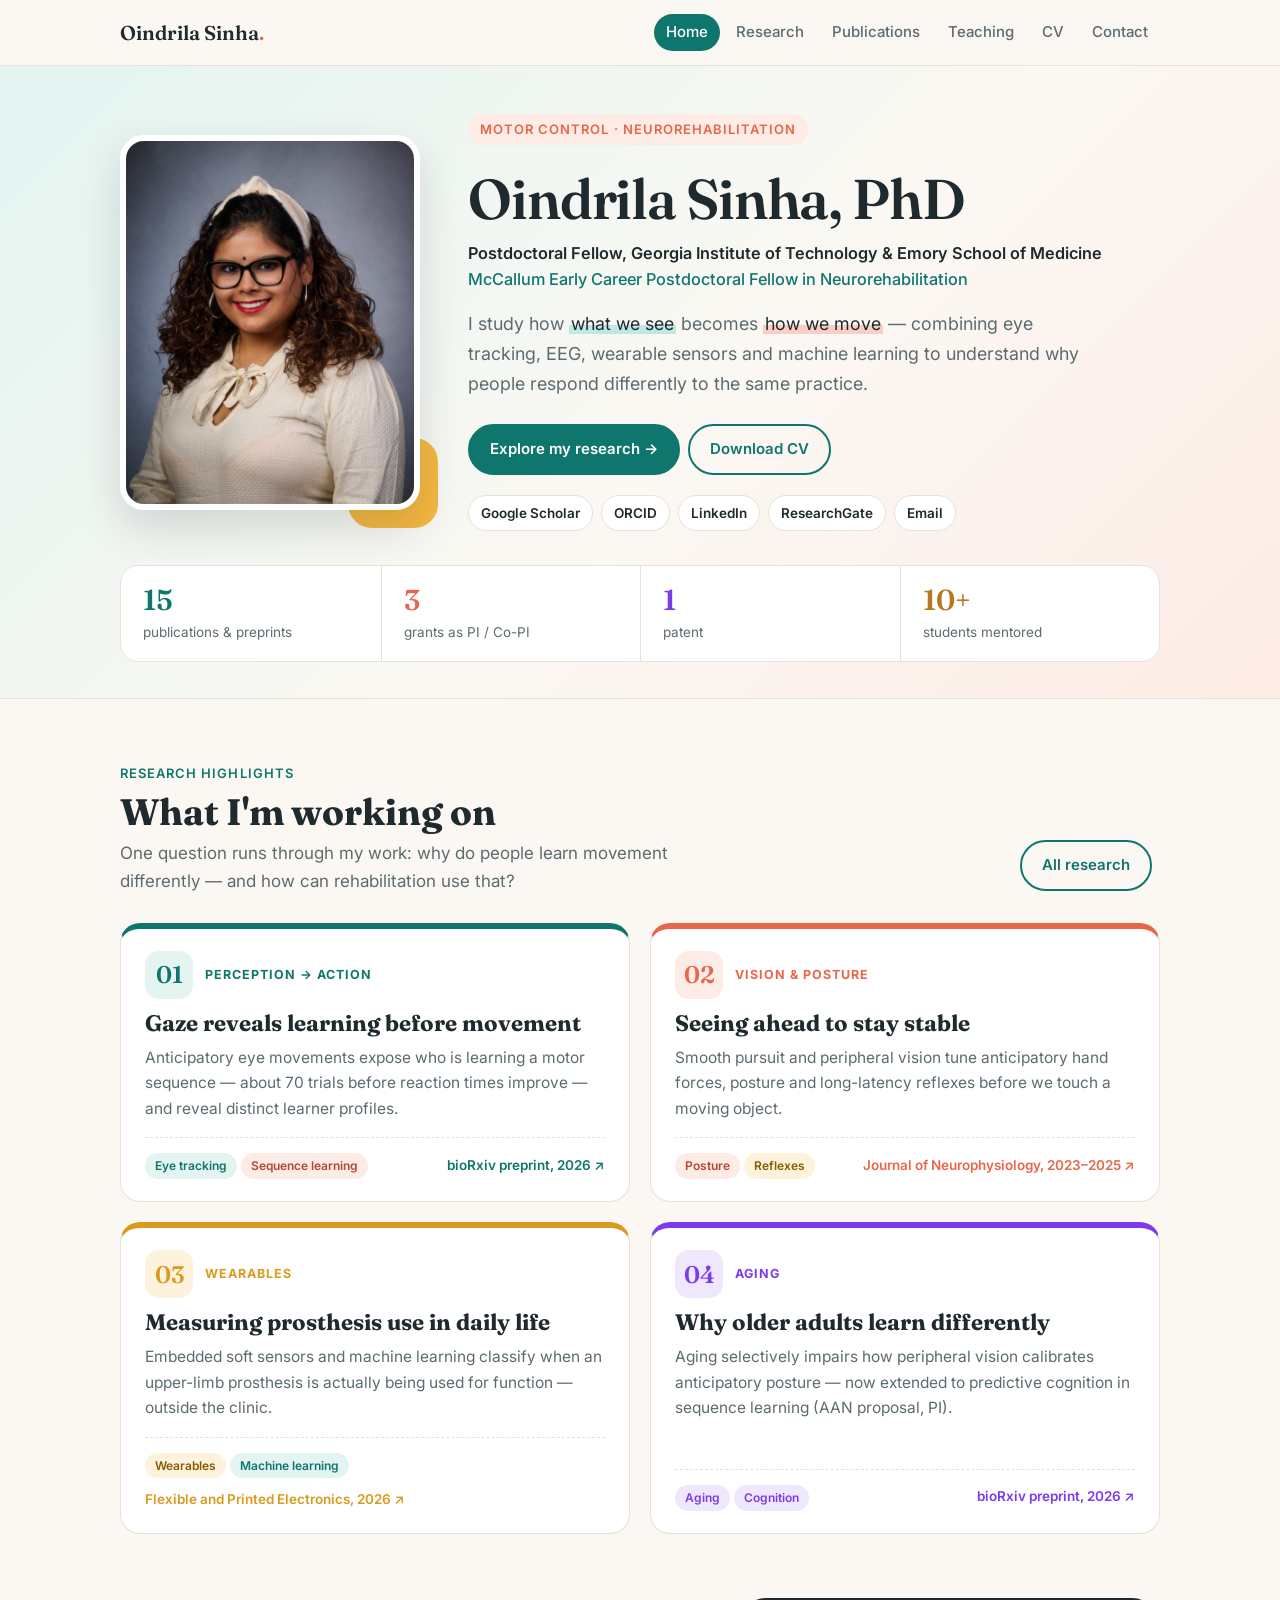
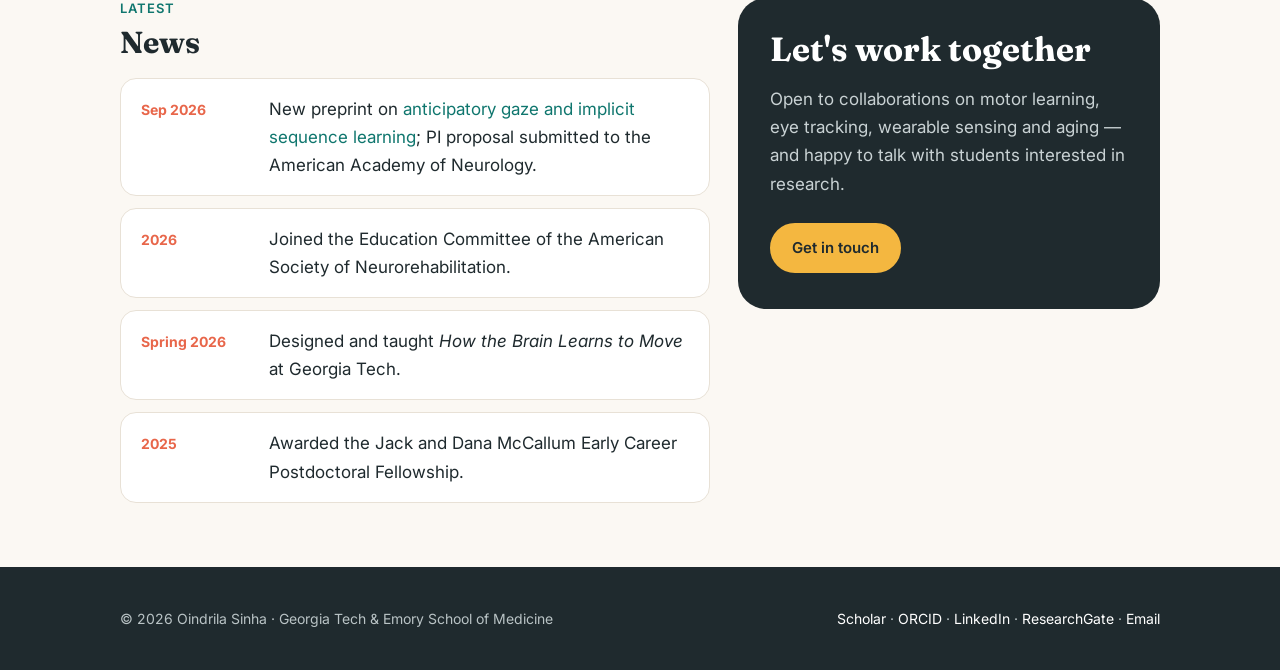
==== commit 5f749368: "Add files via upload" ====
--- a/index.html
+++ b/index.html
@@ -5,60 +5,28 @@
 <link rel="preconnect" href="https://fonts.googleapis.com"><link href="https://fonts.googleapis.com/css2?family=Fraunces:ital,opsz,wght@0,9..144,500;0,9..144,600;1,9..144,500&family=Inter:wght@400;500;600;700&display=swap" rel="stylesheet">
 <link rel="stylesheet" href="style.css"></head><body>
 <header><div class="wrap"><nav><a class="brand" href="index.html">Oindrila Sinha<span>.</span></a><ul><li><a href="index.html" class="active">Home</a></li><li><a href="research.html">Research</a></li><li><a href="publications.html">Publications</a></li><li><a href="teaching.html">Teaching</a></li><li><a href="cv.html">CV</a></li><li><a href="contact.html">Contact</a></li></ul></nav></div></header>
-<section class="hero"><div class="wrap"><div>
-<span class="eyebrow">Postdoctoral Fellow · Georgia Tech &amp; Emory</span>
-<h1>How we <em>see</em> shapes how we learn to <em>move</em>.</h1>
-<p class="lead">I'm Oindrila Sinha, PhD — a motor-control scientist studying how perceptual learning becomes motor skill, why people respond differently to the same practice, and how that knowledge can make neurorehabilitation more personal.</p>
-<a class="btn" href="research.html">Explore my research →</a><a class="btn ghost" href="Oindrila-Sinha-CV.pdf" target="_blank" rel="noopener">Download CV</a>
-</div><div class="portrait"><img src="oindrila-sinha.jpg" alt="Portrait of Oindrila Sinha" width="640" height="804"><div class="badge"><b>McCallum Fellow</b>Early Career Postdoctoral Fellowship in Neurorehabilitation, 2025</div></div></div></section>
-<div class="wrap"><div class="stats">
-<div class="stat"><b>15</b><span>publications &amp; preprints</span></div>
-<div class="stat"><b>3</b><span>grant proposals as PI / Co-PI</span></div>
-<div class="stat"><b>1</b><span>patent — EEG drowsy-driver detection</span></div>
-<div class="stat"><b>10+</b><span>students mentored</span></div></div></div>
+<section class="hero2"><div class="wrap hero2-grid">
+<div class="ph"><img src="oindrila-sinha.jpg" alt="Portrait of Oindrila Sinha" width="640" height="804"></div>
+<div class="intro">
+<span class="eyebrow">Motor control · Neurorehabilitation</span>
+<h1>Oindrila Sinha, PhD</h1>
+<p class="role">Postdoctoral Fellow, Georgia Institute of Technology &amp; Emory School of Medicine<br><span>McCallum Early Career Postdoctoral Fellow in Neurorehabilitation</span></p>
+<p class="lead">I study how <mark>what we see</mark> becomes <mark class="m2">how we move</mark> — combining eye tracking, EEG, wearable sensors and machine learning to understand why people respond differently to the same practice.</p>
+<div class="cta"><a class="btn" href="research.html">Explore my research →</a><a class="btn ghost" href="Oindrila-Sinha-CV.pdf" target="_blank" rel="noopener">Download CV</a></div>
+<div class="links"><a href="https://scholar.google.com/citations?user=RunZZMYAAAAJ&amp;hl=en">Google Scholar</a><a href="https://orcid.org/0000-0001-8608-3342">ORCID</a><a href="https://www.linkedin.com/in/oindrila-sinha-850413182">LinkedIn</a><a href="https://www.researchgate.net/profile/Oindrila-Sinha">ResearchGate</a><a href="mailto:osinha8@gatech.edu">Email</a></div>
+</div></div>
+<div class="wrap"><div class="stats2">
+<div><b>15</b><span>publications &amp; preprints</span></div><div><b>3</b><span>grants as PI / Co-PI</span></div><div><b>1</b><span>patent</span></div><div><b>10+</b><span>students mentored</span></div></div></div></section>
 <section class="block"><div class="wrap">
-<div class="sec-head"><div><div class="kicker">Research showcase</div><h2>What I'm working on</h2><p>Eye tracking, EEG, wearable sensing and machine learning — aimed at one question: why do people learn differently?</p></div><a class="btn ghost" href="research.html">All research</a></div>
-<div class="show">
-<a class="proj" href="research.html" style="color:inherit;text-decoration:none"><div class="art"><svg viewBox="0 0 400 200" preserveAspectRatio="xMidYMid meet" style="background:#e3f4f1" role="img" aria-label="Illustration of anticipatory eye movements between targets"><rect width="400" height="200" fill="#e3f4f1"/>
-<g fill="#fff" stroke="#0f766e" stroke-width="3"><circle cx="80" cy="60" r="18"/><circle cx="320" cy="60" r="18"/><circle cx="80" cy="150" r="18"/><circle cx="320" cy="150" r="18"/></g>
-<circle cx="320" cy="60" r="9" fill="#e8664a"/>
-<path d="M88 145 C 160 120, 200 110, 250 90 S 300 70 312 64" fill="none" stroke="#e8664a" stroke-width="3" stroke-dasharray="6 7" stroke-linecap="round"/>
-<g fill="#0f766e"><circle cx="150" cy="122" r="4"/><circle cx="205" cy="104" r="4"/><circle cx="262" cy="84" r="4"/></g>
-<g transform="translate(200 160)"><path d="M-34 0 Q0 -22 34 0 Q0 22 -34 0Z" fill="#fff" stroke="#1f2a2e" stroke-width="3"/><circle r="9" fill="#0f766e"/><circle r="4" fill="#1f2a2e"/></g>
-<text x="16" y="190" font-family="Inter,sans-serif" font-size="11" fill="#0f766e" font-weight="600">eyes arrive before the hand</text></svg></div><div class="body"><h3>Gaze reveals learning before movement</h3><p>Anticipatory eye movements show who is learning a motor sequence — before their reaction times improve.</p><span class="tag ">Eye tracking</span><span class="tag t-coral">Sequence learning</span></div></a>
-<a class="proj" href="research.html" style="color:inherit;text-decoration:none"><div class="art"><svg viewBox="0 0 400 200" preserveAspectRatio="xMidYMid meet" style="background:#fdebe5" role="img" aria-label="Illustration of a person bracing for a moving object"><rect width="400" height="200" fill="#fdebe5"/>
-<path d="M120 60 L400 10 L400 150 Z" fill="#f8d3c6" opacity=".7"/>
-<g stroke="#1f2a2e" stroke-width="5" stroke-linecap="round" fill="none"><circle cx="110" cy="52" r="16" fill="#fff"/><path d="M110 70 L104 128 L86 182 M104 128 L128 182 M108 86 L150 100 L176 96"/></g>
-<g fill="#e8664a"><circle cx="350" cy="92" r="13"/></g><g fill="#e8664a" opacity=".45"><circle cx="315" cy="94" r="10"/><circle cx="285" cy="96" r="7"/><circle cx="260" cy="97" r="5"/></g>
-<path d="M240 98 L192 97" stroke="#e8664a" stroke-width="3" stroke-dasharray="4 6" stroke-linecap="round"/>
-<path d="M30 190 C 70 190 80 160 110 160 S 150 190 190 190" fill="none" stroke="#0f766e" stroke-width="3"/>
-<text x="210" y="188" font-family="Inter,sans-serif" font-size="11" fill="#b4472f" font-weight="600">posture prepares before contact</text></svg></div><div class="body"><h3>Vision for catching and bracing</h3><p>Smooth pursuit and peripheral vision tune hand forces, posture and fast reflexes before we touch a moving object.</p><span class="tag t-coral">Posture</span><span class="tag t-sun">Reflexes</span></div></a>
-<a class="proj" href="research.html" style="color:inherit;text-decoration:none"><div class="art"><svg viewBox="0 0 400 200" preserveAspectRatio="xMidYMid meet" style="background:#fdf3dc" role="img" aria-label="Illustration of a wearable sensor on a prosthetic arm streaming data"><rect width="400" height="200" fill="#fdf3dc"/>
-<path d="M30 150 Q60 110 120 104 L200 98" stroke="#1f2a2e" stroke-width="22" stroke-linecap="round" fill="none"/>
-<path d="M200 98 L232 96" stroke="#8a5a00" stroke-width="18" stroke-linecap="round"/>
-<g stroke="#1f2a2e" stroke-width="6" stroke-linecap="round"><path d="M236 90 L252 80"/><path d="M238 100 L256 102"/></g>
-<rect x="130" y="88" width="34" height="20" rx="6" fill="#f4b740" stroke="#1f2a2e" stroke-width="2"/>
-<g fill="none" stroke="#e8664a" stroke-width="2.5" stroke-linecap="round"><path d="M150 76 a16 16 0 0 1 0 -18"/><path d="M144 70 a26 26 0 0 1 0 -30" opacity=".6"/></g>
-<g transform="translate(270 40)"><rect width="110" height="120" rx="12" fill="#fff" stroke="#e8e1d6"/>
-<polyline points="10,40 22,28 32,46 44,20 56,38 68,24 80,44 98,30" fill="none" stroke="#0f766e" stroke-width="2.5"/>
-<g fill="#f4b740"><rect x="14" y="88" width="14" height="22" rx="3"/><rect x="34" y="74" width="14" height="36" rx="3"/><rect x="54" y="62" width="14" height="48" rx="3"/></g><rect x="74" y="80" width="14" height="30" rx="3" fill="#e8664a"/></g>
-<text x="20" y="190" font-family="Inter,sans-serif" font-size="11" fill="#8a5a00" font-weight="600">sensors + machine learning, in the real world</text></svg></div><div class="body"><h3>Real-world prosthesis use</h3><p>Embedded soft sensors and machine learning measure how people actually use upper-limb prostheses at home.</p><span class="tag t-sun">Wearables</span><span class="tag ">Machine learning</span></div></a>
-<a class="proj" href="research.html" style="color:inherit;text-decoration:none"><div class="art"><svg viewBox="0 0 400 200" preserveAspectRatio="xMidYMid meet" style="background:#efe8fd" role="img" aria-label="Illustration of learning curves differing across individuals"><rect width="400" height="200" fill="#efe8fd"/>
-<path d="M40 30 V170 H380" fill="none" stroke="#c9b8f5" stroke-width="1.5"/>
-<path d="M40 160 C 100 150 120 70 200 60 S 330 50 380 46" fill="none" stroke="#7c3aed" stroke-width="4" stroke-linecap="round"/>
-<path d="M40 165 C 140 160 170 110 240 96 S 340 86 380 84" fill="none" stroke="#e8664a" stroke-width="4" stroke-linecap="round"/>
-<path d="M40 166 C 160 166 220 140 280 128 S 350 122 380 120" fill="none" stroke="#0f766e" stroke-width="4" stroke-linecap="round" stroke-dasharray="2 8"/>
-<g font-family="Inter,sans-serif" font-size="11" font-weight="600"><text x="300" y="38" fill="#7c3aed">gaze</text><text x="300" y="78" fill="#e8664a">action</text><text x="300" y="114" fill="#0f766e">older adults</text></g>
-<text x="44" y="190" font-family="Inter,sans-serif" font-size="11" fill="#7c3aed" font-weight="600">same practice, different learners</text></svg></div><div class="body"><h3>Aging and individual differences</h3><p>How prediction, vision and cognition change across adulthood — and what that means for rehabilitation.</p><span class="tag t-plum">Aging</span><span class="tag t-plum">Cognition</span></div></a>
+<div class="sec-head"><div><div class="kicker">Research highlights</div><h2>What I'm working on</h2><p>One question runs through my work: why do people learn movement differently — and how can rehabilitation use that?</p></div><a class="btn ghost" href="research.html">All research</a></div>
+<div class="hls"><article class="hl hl-teal"><div class="hl-top"><span class="hl-num">01</span><span class="hl-kick">Perception → action</span></div><h3>Gaze reveals learning before movement</h3><p>Anticipatory eye movements expose who is learning a motor sequence — about 70 trials before reaction times improve — and reveal distinct learner profiles.</p><div class="hl-foot"><div><span class="tag ">Eye tracking</span><span class="tag t-coral">Sequence learning</span></div><a href="https://doi.org/10.64898/2026.09.09.750154" target="_blank" rel="noopener">bioRxiv preprint, 2026 ↗</a></div></article><article class="hl hl-coral"><div class="hl-top"><span class="hl-num">02</span><span class="hl-kick">Vision &amp; posture</span></div><h3>Seeing ahead to stay stable</h3><p>Smooth pursuit and peripheral vision tune anticipatory hand forces, posture and long-latency reflexes before we touch a moving object.</p><div class="hl-foot"><div><span class="tag t-coral">Posture</span><span class="tag t-sun">Reflexes</span></div><a href="https://doi.org/10.1152/jn.00158.2024" target="_blank" rel="noopener">Journal of Neurophysiology, 2023–2025 ↗</a></div></article><article class="hl hl-sun"><div class="hl-top"><span class="hl-num">03</span><span class="hl-kick">Wearables</span></div><h3>Measuring prosthesis use in daily life</h3><p>Embedded soft sensors and machine learning classify when an upper-limb prosthesis is actually being used for function — outside the clinic.</p><div class="hl-foot"><div><span class="tag t-sun">Wearables</span><span class="tag ">Machine learning</span></div><a href="https://doi.org/10.1088/2058-8585/ae511a" target="_blank" rel="noopener">Flexible and Printed Electronics, 2026 ↗</a></div></article><article class="hl hl-plum"><div class="hl-top"><span class="hl-num">04</span><span class="hl-kick">Aging</span></div><h3>Why older adults learn differently</h3><p>Aging selectively impairs how peripheral vision calibrates anticipatory posture — now extended to predictive cognition in sequence learning (AAN proposal, PI).</p><div class="hl-foot"><div><span class="tag t-plum">Aging</span><span class="tag t-plum">Cognition</span></div><a href="https://doi.org/10.64898/2026.05.07.723563" target="_blank" rel="noopener">bioRxiv preprint, 2026 ↗</a></div></article></div></div></section>
+<section class="block" style="padding-top:0"><div class="wrap"><div class="two">
+<div><div class="kicker">Latest</div><h2 style="font-size:1.9rem;margin-bottom:18px">News</h2><ul class="news">
+<li><span class="when">Sep 2026</span><span>New preprint on <a href="https://doi.org/10.64898/2026.09.09.750154">anticipatory gaze and implicit sequence learning</a>; PI proposal submitted to the American Academy of Neurology.</span></li>
+<li><span class="when">2026</span><span>Joined the Education Committee of the American Society of Neurorehabilitation.</span></li>
+<li><span class="when">Spring 2026</span><span>Designed and taught <em>How the Brain Learns to Move</em> at Georgia Tech.</span></li>
+<li><span class="when">2025</span><span>Awarded the Jack and Dana McCallum Early Career Postdoctoral Fellowship.</span></li></ul></div>
+<div class="band band-v"><h2>Let's work together</h2><p>Open to collaborations on motor learning, eye tracking, wearable sensing and aging — and happy to talk with students interested in research.</p><a class="btn" href="contact.html">Get in touch</a></div>
 </div></div></section>
-<section class="block" style="padding-top:0"><div class="wrap"><div class="sec-head"><div><div class="kicker">Latest</div><h2>News</h2></div></div>
-<ul class="news">
-<li><span class="when">Sep 2026</span><span>New preprint: <a href="https://doi.org/10.64898/2026.09.09.750154">Anticipatory gaze reveals individual differences in implicit sequence learning</a> (bioRxiv). Submitted PI proposal to the American Academy of Neurology.</span></li>
-<li><span class="when">2026</span><span>Joined the Education Committee of the American Society of Neurorehabilitation.</span></li>
-<li><span class="when">Spring 2026</span><span>Designed and taught <em>COS 2801: How the Brain Learns to Move</em> at Georgia Tech.</span></li>
-<li><span class="when">2026</span><span>Published in <em>Flexible and Printed Electronics</em> and <em>eNeuro</em>.</span></li>
-<li><span class="when">2025</span><span>Awarded the Jack and Dana McCallum Early Career Postdoctoral Fellowship in Neurorehabilitation.</span></li>
-</ul></div></section>
-<section class="block" style="padding-top:0"><div class="wrap"><div class="band"><div><h2>Let's build better rehabilitation together.</h2><p>I'm open to collaborations on motor learning, eye tracking, wearable sensing and aging — and always happy to talk with students interested in research.</p></div><div><a class="btn" href="contact.html">Get in touch</a></div></div></div></section>
 <footer><div class="wrap"><div>© 2026 Oindrila Sinha · Georgia Tech &amp; Emory School of Medicine</div><div><a href="https://scholar.google.com/citations?user=RunZZMYAAAAJ&amp;hl=en">Scholar</a> · <a href="https://orcid.org/0000-0001-8608-3342">ORCID</a> · <a href="https://www.linkedin.com/in/oindrila-sinha-850413182">LinkedIn</a> · <a href="https://www.researchgate.net/profile/Oindrila-Sinha">ResearchGate</a> · <a href="mailto:osinha8@gatech.edu">Email</a></div></div></footer>
 </body></html>
--- a/style.css
+++ b/style.css
@@ -98,3 +98,48 @@
 footer a{color:#fff}
 @media (max-width:860px){.hero .wrap,.band,.feature,.feature:nth-of-type(even){grid-template-columns:1fr}.feature .body,.feature:nth-of-type(even) .body{padding:4px 22px 24px}.feature:nth-of-type(even) .art{order:0}.feature .art{min-height:200px}.show{grid-template-columns:1fr}.stats{grid-template-columns:repeat(2,1fr)}.badge{left:0}.band{padding:30px}}
 @media (max-width:520px){.news li{grid-template-columns:1fr;gap:2px}.hero{padding-top:40px}}
+/* ---- v3 ---- */
+.hero2{background:linear-gradient(135deg,#e3f4f1 0%,#fbf8f3 55%,#fdebe5 100%);padding:48px 0 36px;border-bottom:1px solid var(--line)}
+.hero2-grid{display:grid;grid-template-columns:300px 1fr;gap:48px;align-items:center}
+.ph{position:relative}
+.ph img{display:block;width:100%;height:auto;aspect-ratio:4/5;object-fit:cover;object-position:50% 20%;border-radius:24px;border:6px solid #fff;box-shadow:0 18px 44px rgba(31,42,46,.16)}
+.ph::after{content:"";position:absolute;width:90px;height:90px;border-radius:24px;background:var(--sun);right:-18px;bottom:-18px;z-index:-1}
+.ph{z-index:0}
+.intro h1{font-size:clamp(2.3rem,5vw,3.5rem);font-weight:600;letter-spacing:-.02em;margin:4px 0 8px}
+.role{margin:0 0 16px;font-weight:600;color:var(--ink);font-size:1.02rem}
+.role span{font-weight:500;color:var(--teal)}
+.intro .lead{font-size:1.12rem;color:var(--muted);margin:0 0 22px;max-width:620px}
+mark{background:linear-gradient(transparent 58%,#bfe8e1 58%);color:var(--ink);padding:0 2px}
+mark.m2{background:linear-gradient(transparent 58%,#f8cfc2 58%)}
+.cta{margin-bottom:16px}
+.links{display:flex;flex-wrap:wrap;gap:8px}
+.links a{font-size:13.5px;font-weight:600;padding:6px 12px;border-radius:99px;background:#fff;border:1px solid var(--line);color:var(--ink)}
+.links a:hover{border-color:var(--teal);color:var(--teal);text-decoration:none}
+.stats2{display:grid;grid-template-columns:repeat(4,1fr);gap:0;margin-top:34px;background:#fff;border:1px solid var(--line);border-radius:18px;overflow:hidden}
+.stats2 div{padding:16px 22px;border-left:1px solid var(--line)}.stats2 div:first-child{border-left:0}
+.stats2 b{display:block;font:600 1.8rem Fraunces,Georgia,serif;color:var(--teal)}
+.stats2 div:nth-child(2) b{color:var(--coral)}.stats2 div:nth-child(3) b{color:var(--plum)}.stats2 div:nth-child(4) b{color:#b7791f}
+.stats2 span{font-size:13.5px;color:var(--muted)}
+.hls{display:grid;grid-template-columns:repeat(2,1fr);gap:20px}
+.hl{--c:var(--teal);--s:var(--soft-teal);background:#fff;border:1px solid var(--line);border-top:6px solid var(--c);border-radius:20px;padding:22px 24px;display:flex;flex-direction:column;transition:transform .2s,box-shadow .2s}
+.hl:hover{transform:translateY(-3px);box-shadow:0 16px 36px rgba(31,42,46,.09)}
+.hl-coral{--c:var(--coral);--s:var(--soft-coral)}.hl-sun{--c:#d99a1e;--s:var(--soft-sun)}.hl-plum{--c:var(--plum);--s:var(--soft-plum)}
+.hl-top{display:flex;align-items:center;gap:12px;margin-bottom:12px}
+.hl-num{font:600 1.5rem Fraunces,Georgia,serif;color:var(--c);background:var(--s);width:48px;height:48px;border-radius:14px;display:grid;place-items:center}
+.hl-kick{font-size:12.5px;font-weight:700;letter-spacing:.08em;text-transform:uppercase;color:var(--c)}
+.hl h3{font-size:1.4rem;margin-bottom:8px}
+.hl p{color:var(--muted);margin:0 0 16px;font-size:15.5px;flex:1}
+.hl-foot{display:flex;justify-content:space-between;align-items:center;gap:10px;flex-wrap:wrap;border-top:1px dashed var(--line);padding-top:12px}
+.hl-foot a{font-size:13.5px;font-weight:600;color:var(--c)}
+.two{display:grid;grid-template-columns:1.4fr 1fr;gap:28px;align-items:start}
+.band-v{display:block;padding:32px}.band-v h2{margin-bottom:10px}.band-v .btn{margin-top:8px}
+.rf{--c:var(--teal);--s:var(--soft-teal);display:grid;grid-template-columns:200px 1fr;background:#fff;border:1px solid var(--line);border-radius:22px;overflow:hidden;margin-bottom:22px}
+.rf.hl-coral{--c:var(--coral);--s:var(--soft-coral)}.rf.hl-sun{--c:#d99a1e;--s:var(--soft-sun)}.rf.hl-plum{--c:var(--plum);--s:var(--soft-plum)}
+.rf-side{background:var(--s);padding:26px;display:flex;flex-direction:column;gap:12px}
+.rf-side .hl-num{background:#fff;width:58px;height:58px;font-size:1.8rem}
+.rf-body{padding:26px 28px}
+.rf-body h2{margin:0 0 10px!important;font-size:1.5rem!important}
+.rf-body p{color:var(--muted);margin:0 0 12px}
+.rf-body h4{margin:18px 0 6px;font-size:13px;letter-spacing:.06em;text-transform:uppercase;color:var(--muted)}
+.rf-body ul{margin:0;padding-left:18px}.rf-body li a{color:var(--c);font-weight:600;font-size:15px}
+@media (max-width:860px){.hero2-grid{grid-template-columns:1fr;gap:26px}.ph{max-width:240px}.hls,.two{grid-template-columns:1fr}.stats2{grid-template-columns:repeat(2,1fr)}.stats2 div:nth-child(3){border-left:0}.stats2 div:nth-child(n+3){border-top:1px solid var(--line)}.rf{grid-template-columns:1fr}.rf-side{flex-direction:row;align-items:center;padding:16px 22px}}
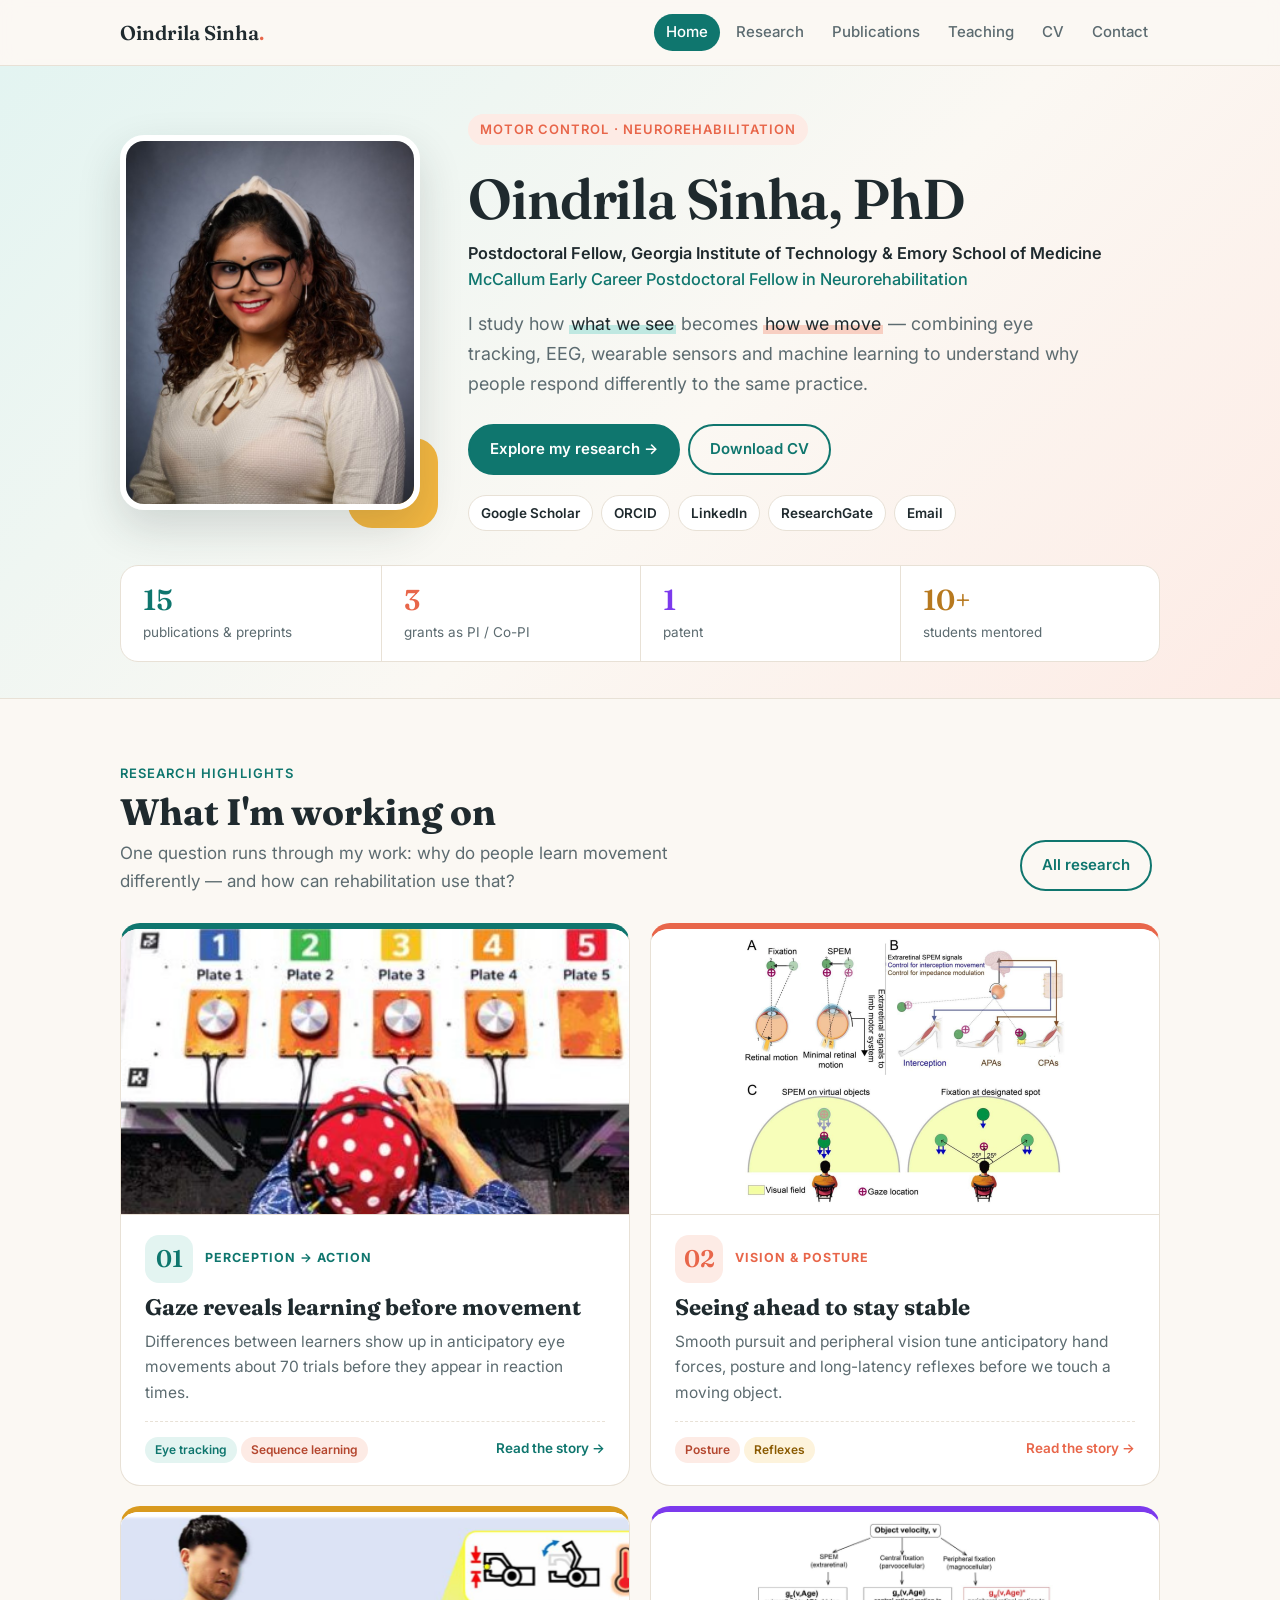
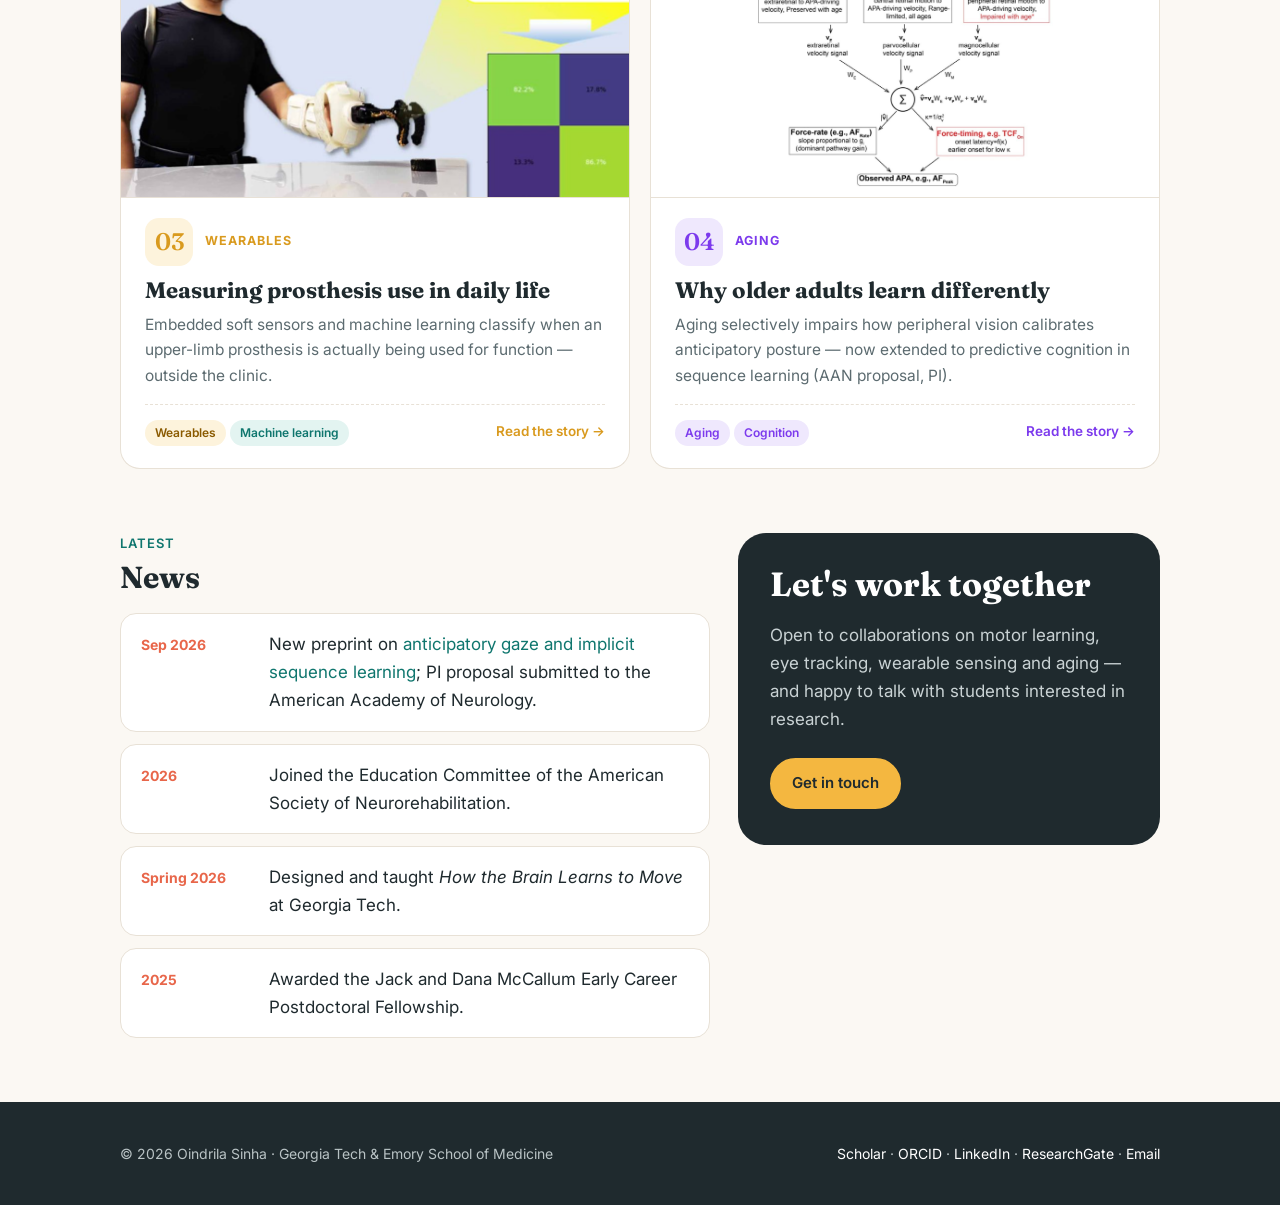
==== commit 9a2d753c: "Add files via upload" ====
--- a/index.html
+++ b/index.html
@@ -19,7 +19,7 @@
 <div><b>15</b><span>publications &amp; preprints</span></div><div><b>3</b><span>grants as PI / Co-PI</span></div><div><b>1</b><span>patent</span></div><div><b>10+</b><span>students mentored</span></div></div></div></section>
 <section class="block"><div class="wrap">
 <div class="sec-head"><div><div class="kicker">Research highlights</div><h2>What I'm working on</h2><p>One question runs through my work: why do people learn movement differently — and how can rehabilitation use that?</p></div><a class="btn ghost" href="research.html">All research</a></div>
-<div class="hls"><article class="hl hl-teal"><div class="hl-top"><span class="hl-num">01</span><span class="hl-kick">Perception → action</span></div><h3>Gaze reveals learning before movement</h3><p>Anticipatory eye movements expose who is learning a motor sequence — about 70 trials before reaction times improve — and reveal distinct learner profiles.</p><div class="hl-foot"><div><span class="tag ">Eye tracking</span><span class="tag t-coral">Sequence learning</span></div><a href="https://doi.org/10.64898/2026.09.09.750154" target="_blank" rel="noopener">bioRxiv preprint, 2026 ↗</a></div></article><article class="hl hl-coral"><div class="hl-top"><span class="hl-num">02</span><span class="hl-kick">Vision &amp; posture</span></div><h3>Seeing ahead to stay stable</h3><p>Smooth pursuit and peripheral vision tune anticipatory hand forces, posture and long-latency reflexes before we touch a moving object.</p><div class="hl-foot"><div><span class="tag t-coral">Posture</span><span class="tag t-sun">Reflexes</span></div><a href="https://doi.org/10.1152/jn.00158.2024" target="_blank" rel="noopener">Journal of Neurophysiology, 2023–2025 ↗</a></div></article><article class="hl hl-sun"><div class="hl-top"><span class="hl-num">03</span><span class="hl-kick">Wearables</span></div><h3>Measuring prosthesis use in daily life</h3><p>Embedded soft sensors and machine learning classify when an upper-limb prosthesis is actually being used for function — outside the clinic.</p><div class="hl-foot"><div><span class="tag t-sun">Wearables</span><span class="tag ">Machine learning</span></div><a href="https://doi.org/10.1088/2058-8585/ae511a" target="_blank" rel="noopener">Flexible and Printed Electronics, 2026 ↗</a></div></article><article class="hl hl-plum"><div class="hl-top"><span class="hl-num">04</span><span class="hl-kick">Aging</span></div><h3>Why older adults learn differently</h3><p>Aging selectively impairs how peripheral vision calibrates anticipatory posture — now extended to predictive cognition in sequence learning (AAN proposal, PI).</p><div class="hl-foot"><div><span class="tag t-plum">Aging</span><span class="tag t-plum">Cognition</span></div><a href="https://doi.org/10.64898/2026.05.07.723563" target="_blank" rel="noopener">bioRxiv preprint, 2026 ↗</a></div></article></div></div></section>
+<div class="hls"><article class="hl hl-teal"><a class="hl-img fit-cover" href="research.html#r01"><img src="fig-gaze-setup.jpg" alt="Experimental setup: five target plates with LEDs; participant wearing an EEG cap while eye movements are tracked." loading="lazy"></a><div class="hl-in"><div class="hl-top"><span class="hl-num">01</span><span class="hl-kick">Perception → action</span></div><h3>Gaze reveals learning before movement</h3><p>Differences between learners show up in anticipatory eye movements about 70 trials before they appear in reaction times.</p><div class="hl-foot"><div><span class="tag ">Eye tracking</span><span class="tag t-coral">Sequence learning</span></div><a href="research.html#r01">Read the story →</a></div></div></article><article class="hl hl-coral"><a class="hl-img fit-contain" href="research.html#r02"><img src="fig-posture-concept.jpg" alt="Conceptual framework: fixating vs. tracking a moving object with smooth pursuit, and how extraretinal signals feed interception and postural control." loading="lazy"></a><div class="hl-in"><div class="hl-top"><span class="hl-num">02</span><span class="hl-kick">Vision &amp; posture</span></div><h3>Seeing ahead to stay stable</h3><p>Smooth pursuit and peripheral vision tune anticipatory hand forces, posture and long-latency reflexes before we touch a moving object.</p><div class="hl-foot"><div><span class="tag t-coral">Posture</span><span class="tag t-sun">Reflexes</span></div><a href="research.html#r02">Read the story →</a></div></div></article><article class="hl hl-sun"><a class="hl-img fit-cover" href="research.html#r03"><img src="fig-prosthesis-system.jpg" alt="The multimodal sensing prosthesis simulator worn during daily activities, with pressure, strain and temperature sensing feeding a machine-learning classifier." loading="lazy"></a><div class="hl-in"><div class="hl-top"><span class="hl-num">03</span><span class="hl-kick">Wearables</span></div><h3>Measuring prosthesis use in daily life</h3><p>Embedded soft sensors and machine learning classify when an upper-limb prosthesis is actually being used for function — outside the clinic.</p><div class="hl-foot"><div><span class="tag t-sun">Wearables</span><span class="tag ">Machine learning</span></div><a href="research.html#r03">Read the story →</a></div></div></article><article class="hl hl-plum"><a class="hl-img fit-contain" href="research.html#r04"><img src="fig-aging-model.jpg" alt="Conceptual model: object velocity is encoded by three visual pathways; aging selectively impairs the peripheral (magnocellular) route." loading="lazy"></a><div class="hl-in"><div class="hl-top"><span class="hl-num">04</span><span class="hl-kick">Aging</span></div><h3>Why older adults learn differently</h3><p>Aging selectively impairs how peripheral vision calibrates anticipatory posture — now extended to predictive cognition in sequence learning (AAN proposal, PI).</p><div class="hl-foot"><div><span class="tag t-plum">Aging</span><span class="tag t-plum">Cognition</span></div><a href="research.html#r04">Read the story →</a></div></div></article></div></div></div></section>
 <section class="block" style="padding-top:0"><div class="wrap"><div class="two">
 <div><div class="kicker">Latest</div><h2 style="font-size:1.9rem;margin-bottom:18px">News</h2><ul class="news">
 <li><span class="when">Sep 2026</span><span>New preprint on <a href="https://doi.org/10.64898/2026.09.09.750154">anticipatory gaze and implicit sequence learning</a>; PI proposal submitted to the American Academy of Neurology.</span></li>
--- a/style.css
+++ b/style.css
@@ -143,3 +143,29 @@
 .rf-body h4{margin:18px 0 6px;font-size:13px;letter-spacing:.06em;text-transform:uppercase;color:var(--muted)}
 .rf-body ul{margin:0;padding-left:18px}.rf-body li a{color:var(--c);font-weight:600;font-size:15px}
 @media (max-width:860px){.hero2-grid{grid-template-columns:1fr;gap:26px}.ph{max-width:240px}.hls,.two{grid-template-columns:1fr}.stats2{grid-template-columns:repeat(2,1fr)}.stats2 div:nth-child(3){border-left:0}.stats2 div:nth-child(n+3){border-top:1px solid var(--line)}.rf{grid-template-columns:1fr}.rf-side{flex-direction:row;align-items:center;padding:16px 22px}}
+/* ---- v4 ---- */
+.hl{padding:0;overflow:hidden}
+.hl-in{padding:20px 24px 22px;display:flex;flex-direction:column;flex:1}
+.hl-img{display:block;aspect-ratio:16/9;background:#fff;border-bottom:1px solid var(--line);overflow:hidden}
+.hl-img img{width:100%;height:100%;display:block;transition:transform .3s}
+.hl-img.fit-cover img{object-fit:cover;object-position:50% 35%}
+.hl-img.fit-contain img{object-fit:contain;padding:10px}
+.hl:hover .hl-img img{transform:scale(1.03)}
+.story{--c:var(--teal);--s:var(--soft-teal);background:#fff;border:1px solid var(--line);border-radius:24px;padding:28px;margin-bottom:28px;scroll-margin-top:90px}
+.story.hl-coral{--c:var(--coral);--s:var(--soft-coral)}.story.hl-sun{--c:#d99a1e;--s:var(--soft-sun)}.story.hl-plum{--c:var(--plum);--s:var(--soft-plum)}
+.story-head{display:flex;gap:16px;align-items:center;margin-bottom:20px}
+.story-head .hl-num{width:58px;height:58px;font-size:1.7rem;flex:none}
+.story-head h2{margin:2px 0 0!important;font-size:1.7rem!important}
+.story-grid{display:grid;grid-template-columns:1.05fr 1fr;gap:30px;align-items:start}
+.story-fig{margin:0;background:var(--s);border-radius:18px;padding:12px;position:sticky;top:90px}
+.story-fig img{display:block;width:100%;border-radius:10px;background:#fff}
+.story-fig.fit-contain img{padding:8px}
+.story-fig figcaption{font-size:13.5px;color:var(--muted);padding:10px 4px 2px;line-height:1.5}
+.story-fig figcaption span{display:block;font-size:12px;margin-top:4px;color:var(--c);font-weight:600}
+.st{border-left:3px solid var(--s);padding:0 0 0 16px;margin-bottom:16px}
+.st h4{margin:0 0 4px;font-size:12.5px;letter-spacing:.08em;text-transform:uppercase;color:var(--c)}
+.st p{margin:0;color:var(--ink);font-size:15.5px}
+.story .tags{margin:6px 0 4px}
+.kp{margin:16px 0 6px;font-size:12.5px;letter-spacing:.08em;text-transform:uppercase;color:var(--muted)}
+.kpl{margin:0;padding-left:18px}.kpl a{color:var(--c);font-weight:600;font-size:15px}
+@media (max-width:860px){.story{padding:20px}.story-grid{grid-template-columns:1fr}.story-fig{position:static}}
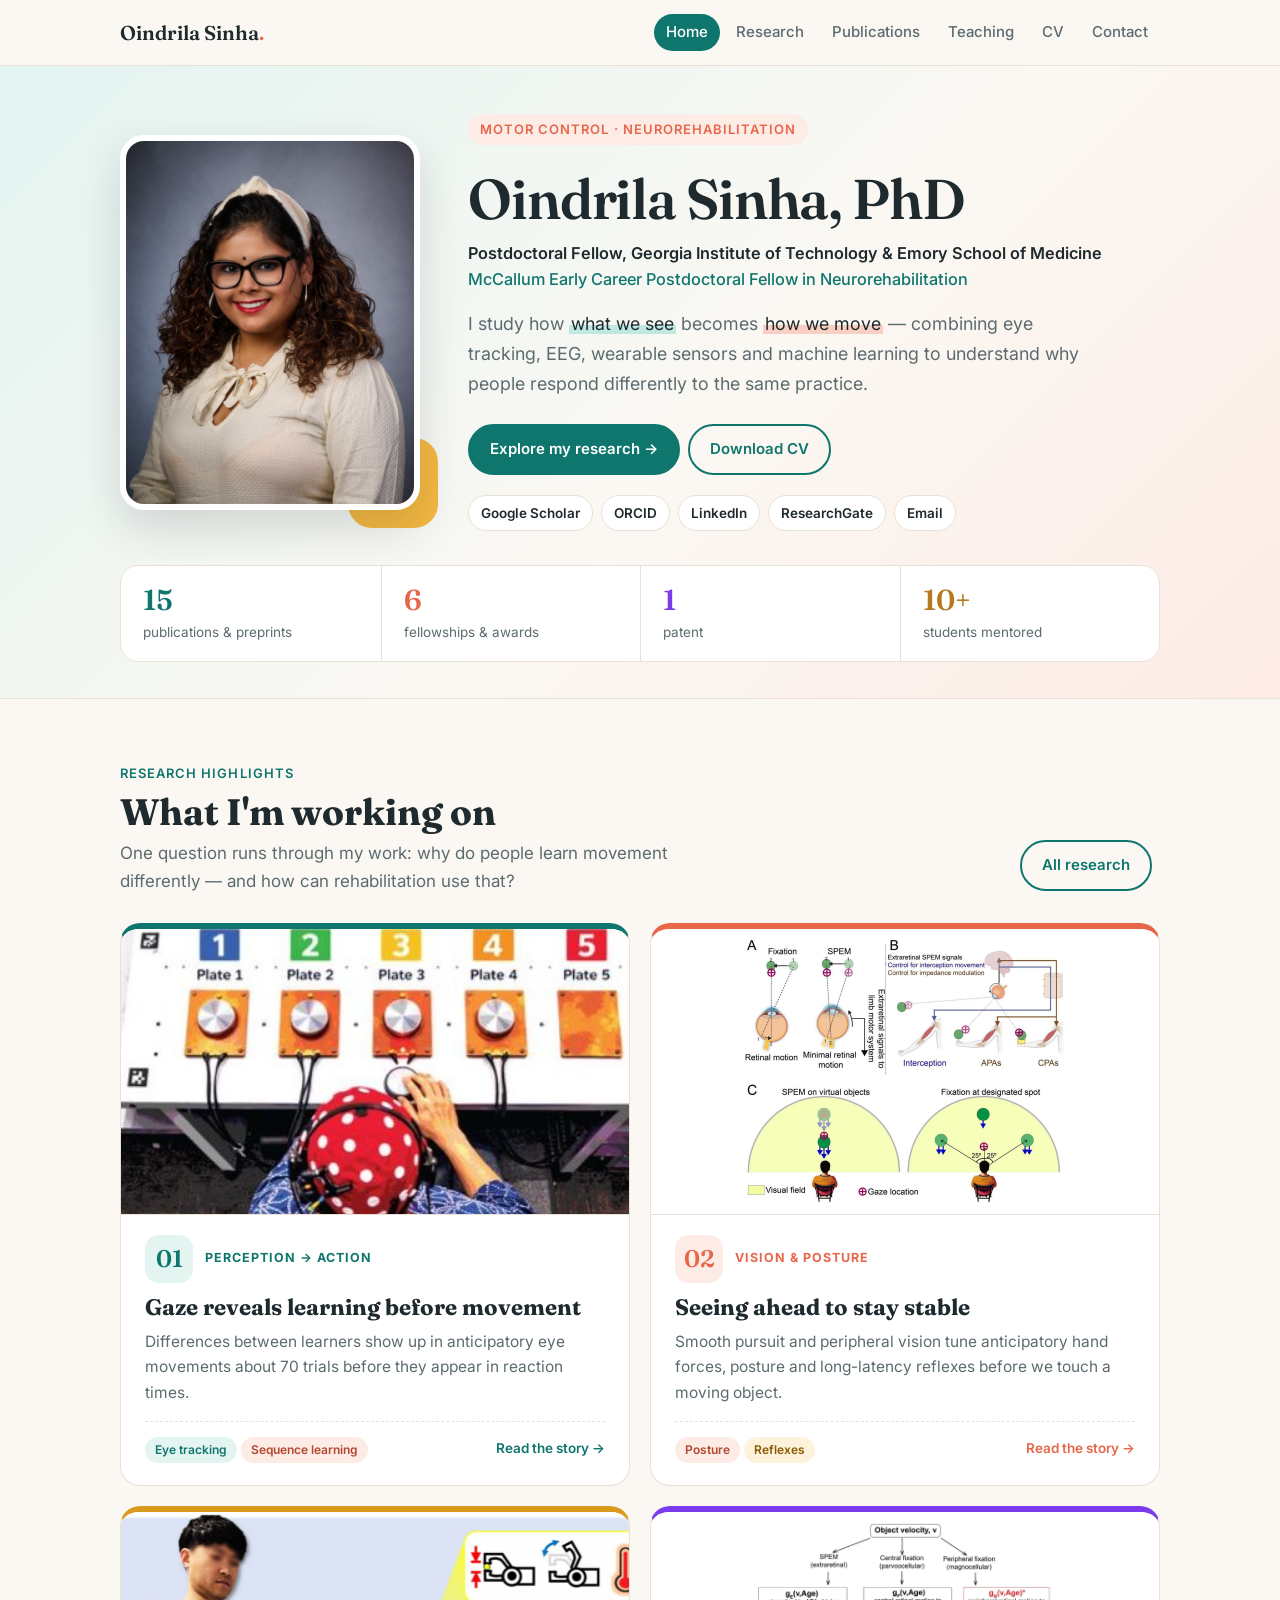
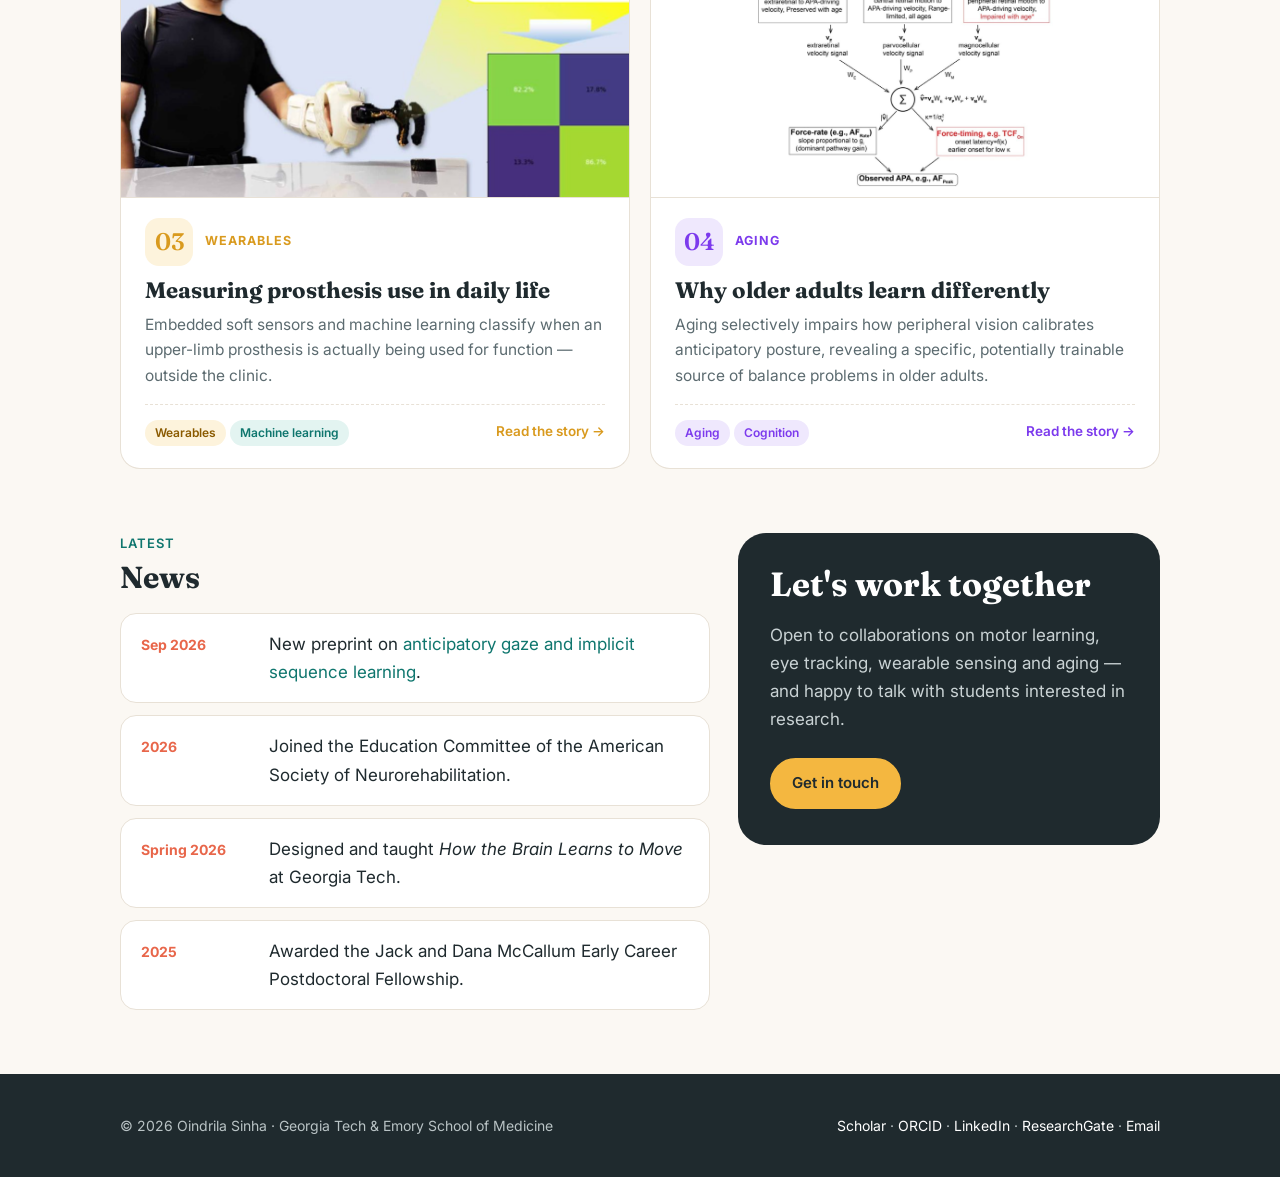
==== commit 4df78333: "Add files via upload" ====
--- a/index.html
+++ b/index.html
@@ -16,13 +16,13 @@
 <div class="links"><a href="https://scholar.google.com/citations?user=RunZZMYAAAAJ&amp;hl=en">Google Scholar</a><a href="https://orcid.org/0000-0001-8608-3342">ORCID</a><a href="https://www.linkedin.com/in/oindrila-sinha-850413182">LinkedIn</a><a href="https://www.researchgate.net/profile/Oindrila-Sinha">ResearchGate</a><a href="mailto:osinha8@gatech.edu">Email</a></div>
 </div></div>
 <div class="wrap"><div class="stats2">
-<div><b>15</b><span>publications &amp; preprints</span></div><div><b>3</b><span>grants as PI / Co-PI</span></div><div><b>1</b><span>patent</span></div><div><b>10+</b><span>students mentored</span></div></div></div></section>
+<div><b>15</b><span>publications &amp; preprints</span></div><div><b>6</b><span>fellowships &amp; awards</span></div><div><b>1</b><span>patent</span></div><div><b>10+</b><span>students mentored</span></div></div></div></section>
 <section class="block"><div class="wrap">
 <div class="sec-head"><div><div class="kicker">Research highlights</div><h2>What I'm working on</h2><p>One question runs through my work: why do people learn movement differently — and how can rehabilitation use that?</p></div><a class="btn ghost" href="research.html">All research</a></div>
-<div class="hls"><article class="hl hl-teal"><a class="hl-img fit-cover" href="research.html#r01"><img src="fig-gaze-setup.jpg" alt="Experimental setup: five target plates with LEDs; participant wearing an EEG cap while eye movements are tracked." loading="lazy"></a><div class="hl-in"><div class="hl-top"><span class="hl-num">01</span><span class="hl-kick">Perception → action</span></div><h3>Gaze reveals learning before movement</h3><p>Differences between learners show up in anticipatory eye movements about 70 trials before they appear in reaction times.</p><div class="hl-foot"><div><span class="tag ">Eye tracking</span><span class="tag t-coral">Sequence learning</span></div><a href="research.html#r01">Read the story →</a></div></div></article><article class="hl hl-coral"><a class="hl-img fit-contain" href="research.html#r02"><img src="fig-posture-concept.jpg" alt="Conceptual framework: fixating vs. tracking a moving object with smooth pursuit, and how extraretinal signals feed interception and postural control." loading="lazy"></a><div class="hl-in"><div class="hl-top"><span class="hl-num">02</span><span class="hl-kick">Vision &amp; posture</span></div><h3>Seeing ahead to stay stable</h3><p>Smooth pursuit and peripheral vision tune anticipatory hand forces, posture and long-latency reflexes before we touch a moving object.</p><div class="hl-foot"><div><span class="tag t-coral">Posture</span><span class="tag t-sun">Reflexes</span></div><a href="research.html#r02">Read the story →</a></div></div></article><article class="hl hl-sun"><a class="hl-img fit-cover" href="research.html#r03"><img src="fig-prosthesis-system.jpg" alt="The multimodal sensing prosthesis simulator worn during daily activities, with pressure, strain and temperature sensing feeding a machine-learning classifier." loading="lazy"></a><div class="hl-in"><div class="hl-top"><span class="hl-num">03</span><span class="hl-kick">Wearables</span></div><h3>Measuring prosthesis use in daily life</h3><p>Embedded soft sensors and machine learning classify when an upper-limb prosthesis is actually being used for function — outside the clinic.</p><div class="hl-foot"><div><span class="tag t-sun">Wearables</span><span class="tag ">Machine learning</span></div><a href="research.html#r03">Read the story →</a></div></div></article><article class="hl hl-plum"><a class="hl-img fit-contain" href="research.html#r04"><img src="fig-aging-model.jpg" alt="Conceptual model: object velocity is encoded by three visual pathways; aging selectively impairs the peripheral (magnocellular) route." loading="lazy"></a><div class="hl-in"><div class="hl-top"><span class="hl-num">04</span><span class="hl-kick">Aging</span></div><h3>Why older adults learn differently</h3><p>Aging selectively impairs how peripheral vision calibrates anticipatory posture — now extended to predictive cognition in sequence learning (AAN proposal, PI).</p><div class="hl-foot"><div><span class="tag t-plum">Aging</span><span class="tag t-plum">Cognition</span></div><a href="research.html#r04">Read the story →</a></div></div></article></div></div></div></section>
+<div class="hls"><article class="hl hl-teal"><a class="hl-img fit-cover" href="research.html#r01"><img src="fig-gaze-setup.jpg" alt="Experimental setup: five target plates with LEDs; participant wearing an EEG cap while eye movements are tracked." loading="lazy"></a><div class="hl-in"><div class="hl-top"><span class="hl-num">01</span><span class="hl-kick">Perception → action</span></div><h3>Gaze reveals learning before movement</h3><p>Differences between learners show up in anticipatory eye movements about 70 trials before they appear in reaction times.</p><div class="hl-foot"><div><span class="tag ">Eye tracking</span><span class="tag t-coral">Sequence learning</span></div><a href="research.html#r01">Read the story →</a></div></div></article><article class="hl hl-coral"><a class="hl-img fit-contain" href="research.html#r02"><img src="fig-posture-concept.jpg" alt="Conceptual framework: fixating vs. tracking a moving object with smooth pursuit, and how extraretinal signals feed interception and postural control." loading="lazy"></a><div class="hl-in"><div class="hl-top"><span class="hl-num">02</span><span class="hl-kick">Vision &amp; posture</span></div><h3>Seeing ahead to stay stable</h3><p>Smooth pursuit and peripheral vision tune anticipatory hand forces, posture and long-latency reflexes before we touch a moving object.</p><div class="hl-foot"><div><span class="tag t-coral">Posture</span><span class="tag t-sun">Reflexes</span></div><a href="research.html#r02">Read the story →</a></div></div></article><article class="hl hl-sun"><a class="hl-img fit-cover" href="research.html#r03"><img src="fig-prosthesis-system.jpg" alt="The multimodal sensing prosthesis simulator worn during daily activities, with pressure, strain and temperature sensing feeding a machine-learning classifier." loading="lazy"></a><div class="hl-in"><div class="hl-top"><span class="hl-num">03</span><span class="hl-kick">Wearables</span></div><h3>Measuring prosthesis use in daily life</h3><p>Embedded soft sensors and machine learning classify when an upper-limb prosthesis is actually being used for function — outside the clinic.</p><div class="hl-foot"><div><span class="tag t-sun">Wearables</span><span class="tag ">Machine learning</span></div><a href="research.html#r03">Read the story →</a></div></div></article><article class="hl hl-plum"><a class="hl-img fit-contain" href="research.html#r04"><img src="fig-aging-model.jpg" alt="Conceptual model: object velocity is encoded by three visual pathways; aging selectively impairs the peripheral (magnocellular) route." loading="lazy"></a><div class="hl-in"><div class="hl-top"><span class="hl-num">04</span><span class="hl-kick">Aging</span></div><h3>Why older adults learn differently</h3><p>Aging selectively impairs how peripheral vision calibrates anticipatory posture, revealing a specific, potentially trainable source of balance problems in older adults.</p><div class="hl-foot"><div><span class="tag t-plum">Aging</span><span class="tag t-plum">Cognition</span></div><a href="research.html#r04">Read the story →</a></div></div></article></div></div></div></section>
 <section class="block" style="padding-top:0"><div class="wrap"><div class="two">
 <div><div class="kicker">Latest</div><h2 style="font-size:1.9rem;margin-bottom:18px">News</h2><ul class="news">
-<li><span class="when">Sep 2026</span><span>New preprint on <a href="https://doi.org/10.64898/2026.09.09.750154">anticipatory gaze and implicit sequence learning</a>; PI proposal submitted to the American Academy of Neurology.</span></li>
+<li><span class="when">Sep 2026</span><span>New preprint on <a href="https://doi.org/10.64898/2026.09.09.750154">anticipatory gaze and implicit sequence learning</a>.</span></li>
 <li><span class="when">2026</span><span>Joined the Education Committee of the American Society of Neurorehabilitation.</span></li>
 <li><span class="when">Spring 2026</span><span>Designed and taught <em>How the Brain Learns to Move</em> at Georgia Tech.</span></li>
 <li><span class="when">2025</span><span>Awarded the Jack and Dana McCallum Early Career Postdoctoral Fellowship.</span></li></ul></div>
